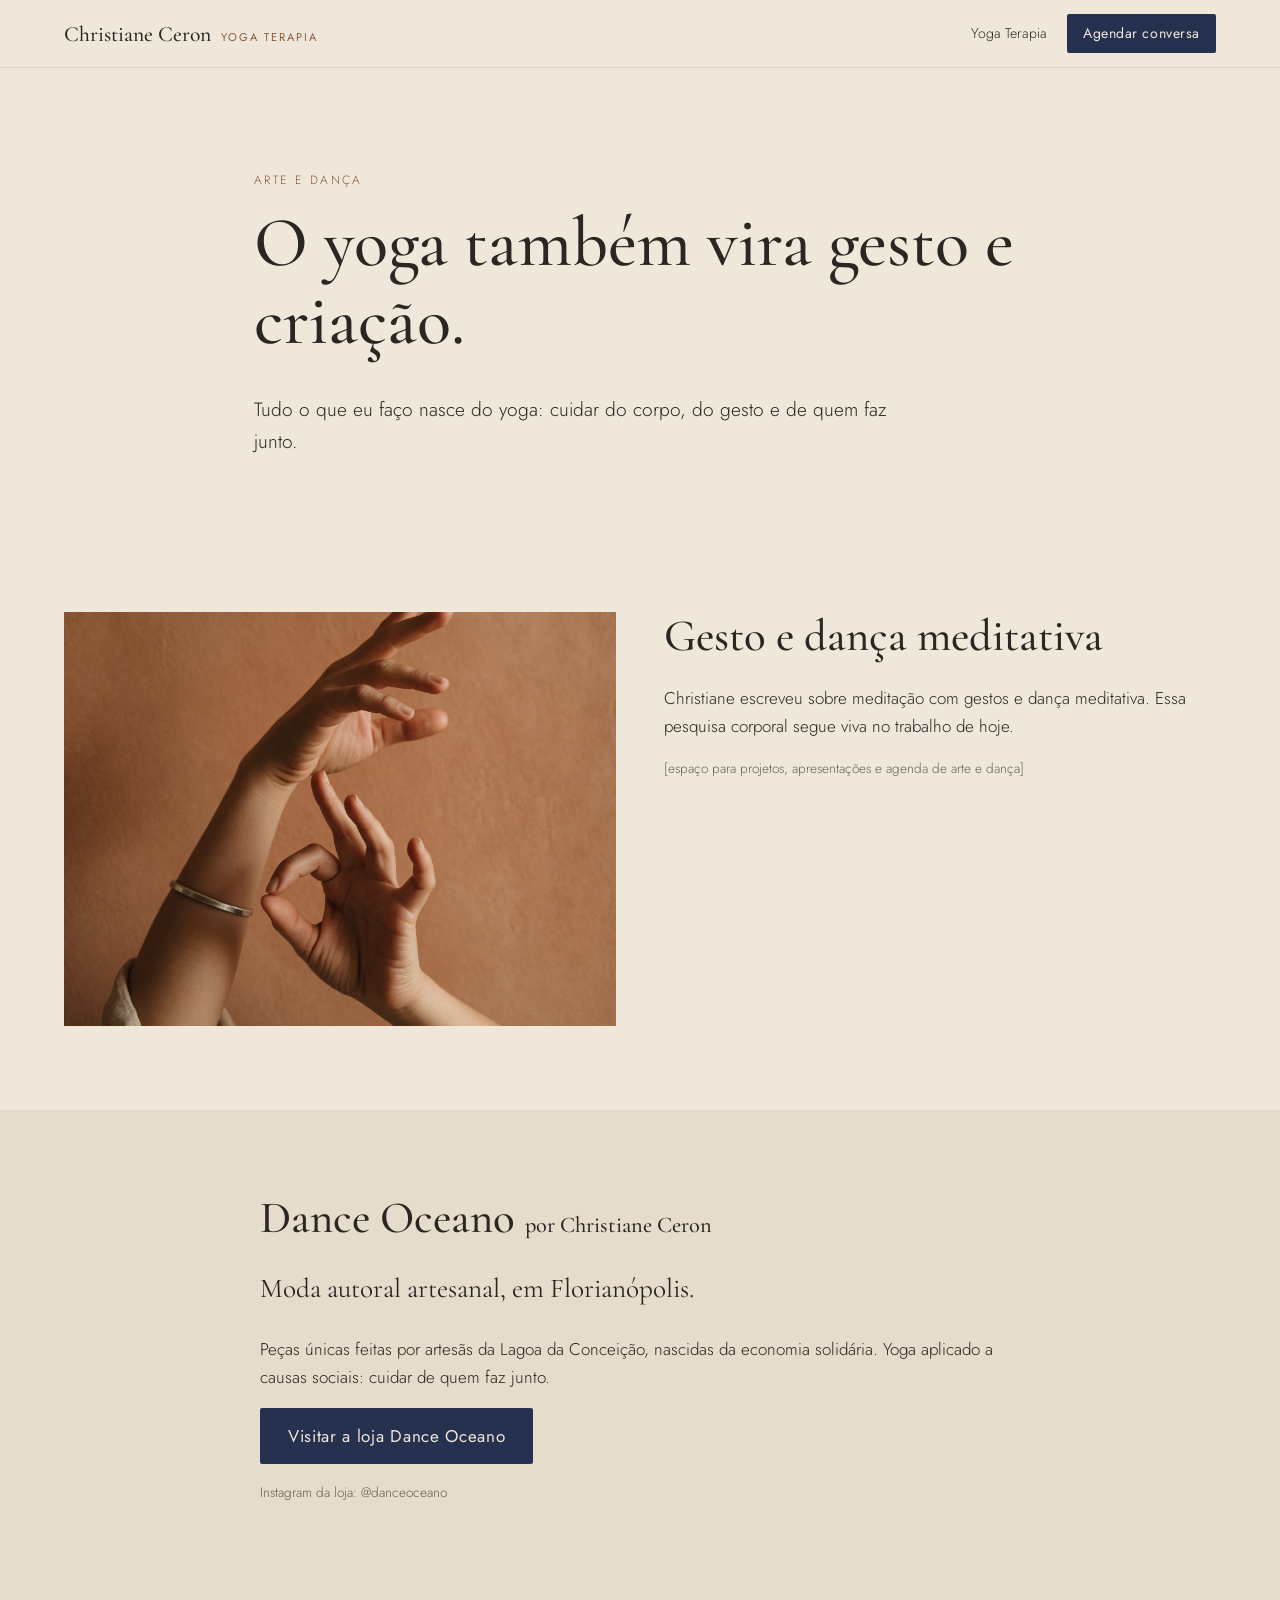
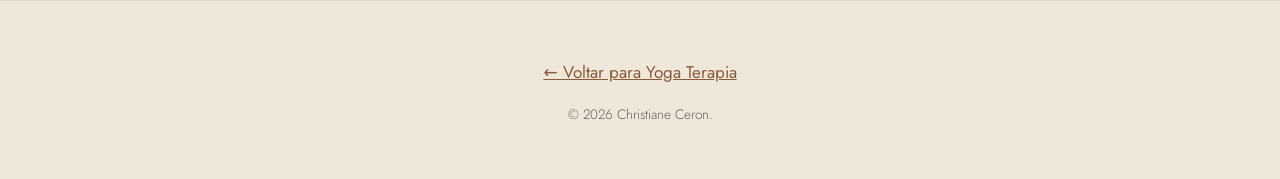
==== arte-e-danca.html @ 62a8baa7 "Site Christiane Ceron" ====
<!doctype html>
<html lang="pt-BR"><head><meta charset="utf-8"><meta name="viewport" content="width=device-width,initial-scale=1">
<title>Arte e dança · Christiane Ceron</title>
<meta name="description" content="Arte, dança meditativa e a loja Dance Oceano, por Christiane Ceron: moda autoral artesanal feita por artesãs da Lagoa da Conceição.">
<link rel="canonical" href="https://christianeceron.com.br/arte-e-danca.html">
<meta property="og:title" content="Arte e dança · Christiane Ceron"><meta property="og:type" content="website"><meta property="og:url" content="https://christianeceron.com.br/arte-e-danca.html"><meta property="og:image" content="https://christianeceron.com.br/img/maos.jpg">
<link href="https://fonts.googleapis.com/css2?family=Cormorant+Garamond:ital,wght@0,400;0,500;1,400&family=Jost:wght@300;400&display=swap" rel="stylesheet">
<link rel="stylesheet" href="style.css"></head><body>
<header class="top"><a class="brand" href="index.html">Christiane Ceron<span>Yoga Terapia</span></a><nav><a href="index.html">Yoga Terapia</a><a class="btn sm" href="index.html#contato">Agendar conversa</a></nav></header>
<main>
<section class="page-hero"><p class="eyebrow">Arte e dança</p><h1>O yoga também vira gesto e criação.</h1>
<p class="lead">Tudo o que eu faço nasce do yoga: cuidar do corpo, do gesto e de quem faz junto.</p></section>
<section class="sec"><div class="split"><img src="img/maos.jpg" alt="Mãos em gesto expressivo contra parede de argila" style="aspect-ratio:4/3;object-fit:cover;width:100%">
<div><h2>Gesto e dança meditativa</h2><p>Christiane escreveu sobre meditação com gestos e dança meditativa. Essa pesquisa corporal segue viva no trabalho de hoje.</p><p class="small">[espaço para projetos, apresentações e agenda de arte e dança]</p></div></div></section>
<section class="sec alt"><div class="narrow"><h2>Dance Oceano <small style="font-size:.5em">por Christiane Ceron</small></h2>
<p class="big">Moda autoral artesanal, em Florianópolis.</p>
<p>Peças únicas feitas por artesãs da Lagoa da Conceição, nascidas da economia solidária. Yoga aplicado a causas sociais: cuidar de quem faz junto.</p>
<p><a class="btn" href="https://danceoceanobrasil.com.br" rel="noopener">Visitar a loja Dance Oceano</a></p>
<p class="small">Instagram da loja: @danceoceano</p></div></section>
</main>
<footer><p><a class="link" href="index.html">← Voltar para Yoga Terapia</a></p><p class="small">© 2026 Christiane Ceron.</p></footer></body></html>
---- style.css ----
:root{--linho:#EFE7DA;--tinta:#2A2622;--argila:#8A5A3C;--acafrao:#C99A4B;--indigo:#26314F;--pedra:#6F8682}
*{box-sizing:border-box}html{scroll-behavior:smooth}
body{margin:0;background:var(--linho);color:var(--tinta);font:300 17px/1.65 Jost,system-ui,sans-serif}
img{max-width:100%;height:auto;display:block}
h1,h2,h3{font-family:"Cormorant Garamond",Georgia,serif;font-weight:500;line-height:1.1;margin:0 0 .5em}
h1{font-size:clamp(2.4rem,5.5vw,4.4rem)}h2{font-size:clamp(2rem,3.5vw,2.8rem)}h3{font-size:1.5rem}
a{color:inherit}
.top{position:sticky;top:0;z-index:5;display:flex;justify-content:space-between;align-items:center;gap:16px;padding:14px 5vw;background:rgba(239,231,218,.94);backdrop-filter:blur(6px);border-bottom:1px solid #2a262218}
.brand{font:500 1.35rem "Cormorant Garamond",serif;text-decoration:none}.brand span{font:400 .7rem Jost;letter-spacing:.18em;text-transform:uppercase;color:var(--argila);margin-left:10px}
nav{display:flex;gap:20px;align-items:center;font-size:.88rem}nav a{text-decoration:none}
.btn{display:inline-block;background:var(--indigo);color:var(--linho);padding:14px 28px;border-radius:2px;text-decoration:none;font-weight:400;letter-spacing:.04em}
.btn.sm{padding:8px 16px}.btn.ghost{background:none;color:var(--indigo);border:1px solid var(--indigo)}.btn.light{background:var(--linho);color:var(--indigo)}
.eyebrow{font-size:.75rem;letter-spacing:.2em;text-transform:uppercase;color:var(--argila);margin:0 0 14px}
.small{font-size:.85rem;color:#2a2622b0}.center{text-align:center}
.hero{display:grid;grid-template-columns:1fr 1fr;gap:5vw;align-items:center;padding:7vw 5vw}
.lead{font-size:1.2rem;max-width:34em}.hero-i img{border-radius:2px;aspect-ratio:4/3;object-fit:cover;width:100%}
.sec{padding:84px 5vw;max-width:1280px;margin:auto}.alt{max-width:none;background:#e6dccb}.narrow{max-width:760px;margin:auto}
.sec>h2{text-align:center;margin-bottom:1em}
.grid4{display:grid;grid-template-columns:repeat(4,1fr);gap:24px}
.grid4 img{aspect-ratio:4/3;object-fit:cover;width:100%;margin-bottom:16px}
.big{font:400 1.7rem/1.35 "Cormorant Garamond",serif}
.steps3{list-style:none;padding:0;display:grid;gap:18px;margin:32px 0}.steps3 li{border-left:2px solid var(--acafrao);padding-left:18px}.steps3 b{display:block;font:500 1.4rem "Cormorant Garamond",serif}
.steps{list-style:none;padding:0;display:grid;grid-template-columns:repeat(3,1fr);gap:32px}
.steps b{font:500 2.6rem "Cormorant Garamond",serif;color:var(--acafrao)}
.facts{padding-left:1.1em}.facts li{margin-bottom:10px}
blockquote{font:italic 400 1.7rem/1.35 "Cormorant Garamond",serif;color:var(--argila);margin:32px 0;padding-left:20px;border-left:2px solid var(--acafrao)}
.link{color:var(--argila);font-weight:400}
.prices{display:grid;grid-template-columns:1.4fr 1fr 1fr 1fr;gap:20px}
.prices article{border:1px solid #2a262230;padding:28px}.prices .main{background:var(--indigo);color:var(--linho);border:0}.prices .main .eyebrow{color:var(--acafrao)}
.price{font:500 2.6rem "Cormorant Garamond",serif;margin:0 0 10px}.price small{font-size:1rem}
details{border-bottom:1px solid #2a262230;padding:16px 0}summary{cursor:pointer;font:500 1.35rem "Cormorant Garamond",serif}
.split{display:grid;grid-template-columns:1fr 1fr;gap:48px}
.cta{max-width:none;background:var(--indigo);color:var(--linho);text-align:center}.cta h2{color:var(--linho)}
.contacts{list-style:none;padding:0}.ph{color:var(--acafrao)}
footer{padding:40px 5vw;text-align:center}
.page-hero{padding:8vw 5vw 4vw;max-width:900px;margin:auto}
@media(max-width:900px){nav a:not(.btn){display:none}.hero,.split{grid-template-columns:1fr}.grid4,.prices,.steps{grid-template-columns:1fr 1fr}.sec{padding:56px 6vw}}
@media(max-width:600px){body{font-size:16px}.grid4,.prices,.steps{grid-template-columns:1fr}.brand span{display:none}.hero{padding:40px 6vw}}
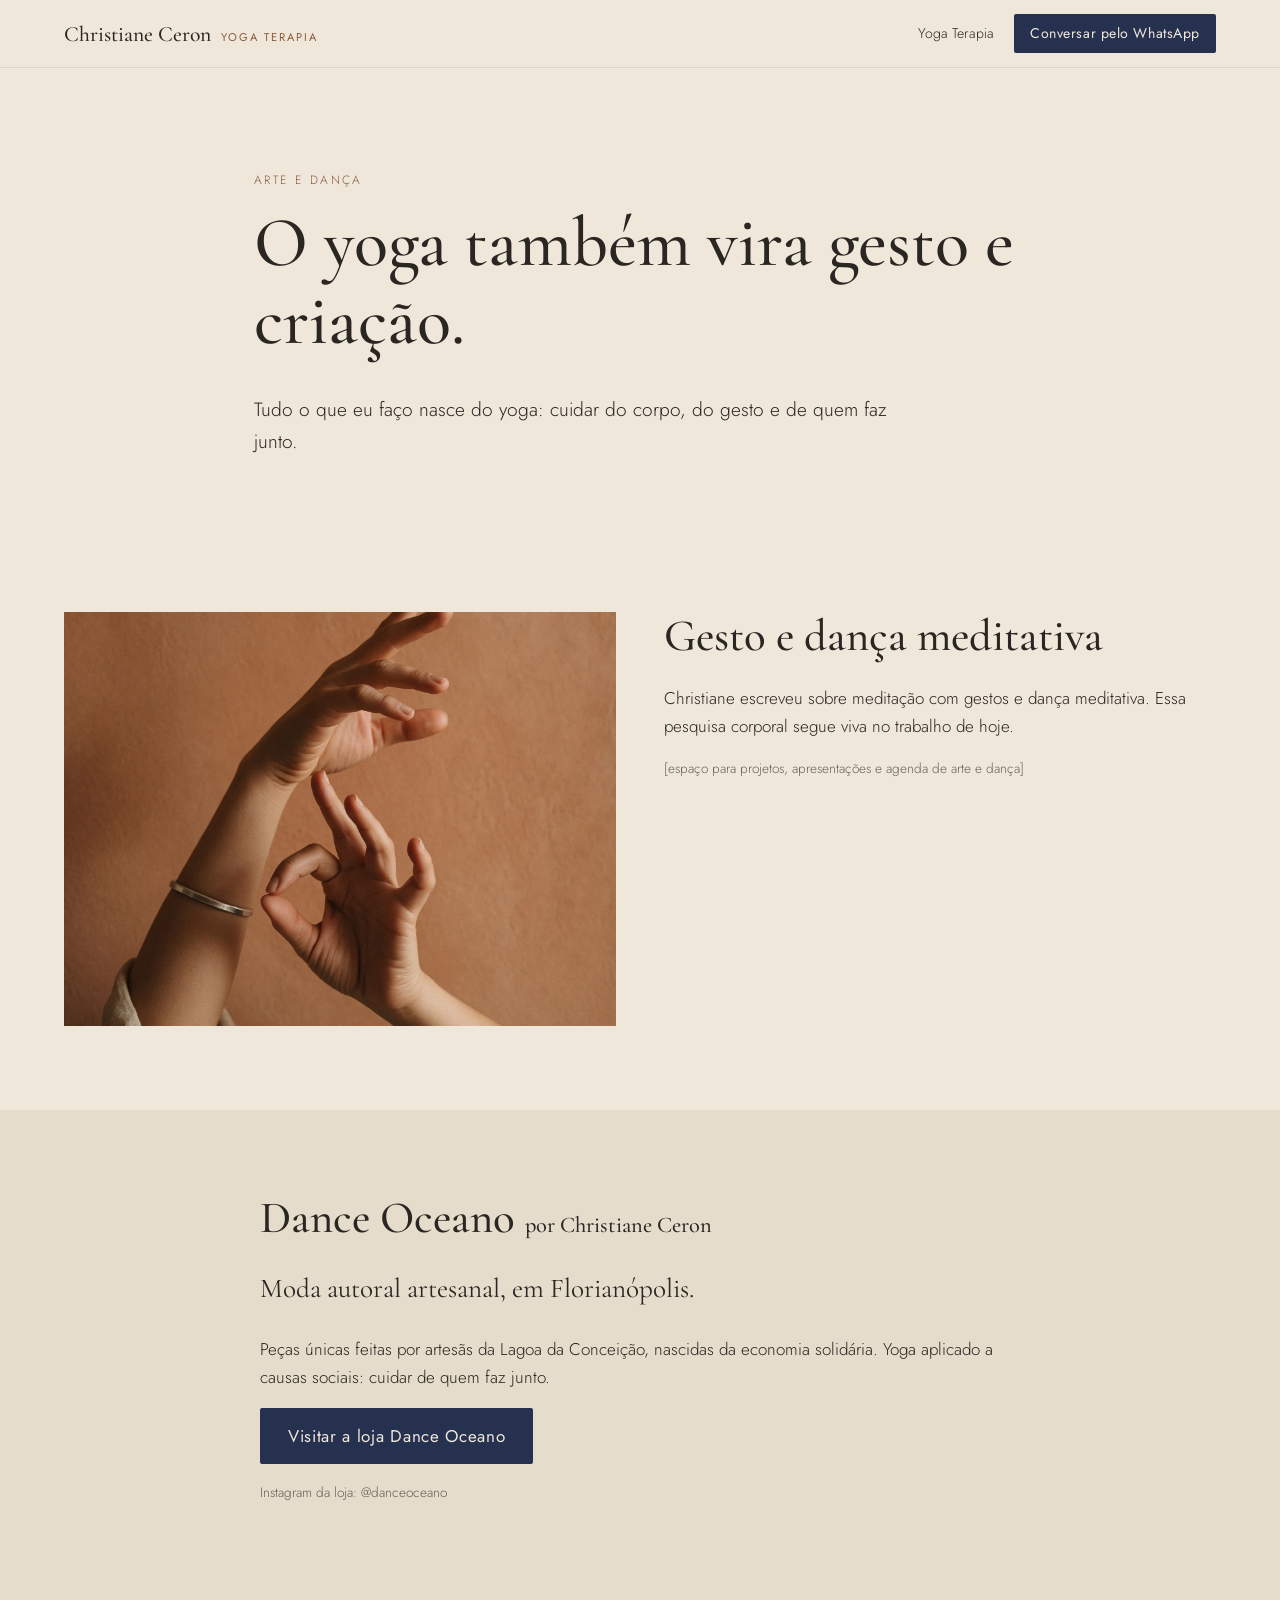
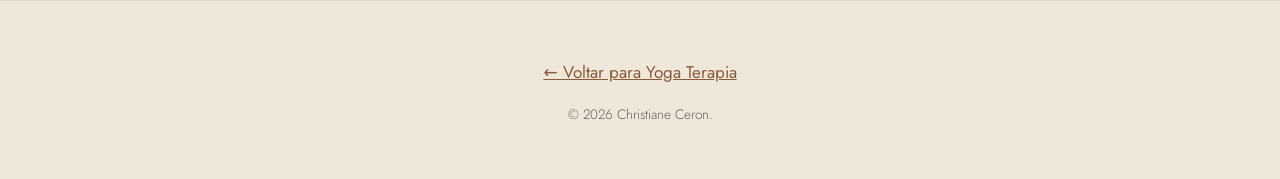
==== commit 63b0b07b: "WhatsApp CTAs, telephone JSON-LD, SEO" ====
--- a/arte-e-danca.html
+++ b/arte-e-danca.html
@@ -3,10 +3,10 @@
 <title>Arte e dança · Christiane Ceron</title>
 <meta name="description" content="Arte, dança meditativa e a loja Dance Oceano, por Christiane Ceron: moda autoral artesanal feita por artesãs da Lagoa da Conceição.">
 <link rel="canonical" href="https://christianeceron.com.br/arte-e-danca.html">
-<meta property="og:title" content="Arte e dança · Christiane Ceron"><meta property="og:type" content="website"><meta property="og:url" content="https://christianeceron.com.br/arte-e-danca.html"><meta property="og:image" content="https://christianeceron.com.br/img/maos.jpg">
+<meta property="og:locale" content="pt_BR"><meta property="og:site_name" content="Christiane Ceron · Yoga Terapia"><meta property="og:description" content="Arte, dança meditativa e a loja Dance Oceano, por Christiane Ceron."><meta name="twitter:card" content="summary_large_image"><meta name="robots" content="index,follow,max-image-preview:large"><meta property="og:title" content="Arte e dança · Christiane Ceron"><meta property="og:type" content="website"><meta property="og:url" content="https://christianeceron.com.br/arte-e-danca.html"><meta property="og:image" content="https://christianeceron.com.br/img/maos.jpg">
 <link href="https://fonts.googleapis.com/css2?family=Cormorant+Garamond:ital,wght@0,400;0,500;1,400&family=Jost:wght@300;400&display=swap" rel="stylesheet">
 <link rel="stylesheet" href="style.css"></head><body>
-<header class="top"><a class="brand" href="index.html">Christiane Ceron<span>Yoga Terapia</span></a><nav><a href="index.html">Yoga Terapia</a><a class="btn sm" href="index.html#contato">Agendar conversa</a></nav></header>
+<header class="top"><a class="brand" href="index.html">Christiane Ceron<span>Yoga Terapia</span></a><nav><a href="index.html">Yoga Terapia</a><a class="btn sm" href="https://wa.me/5511995010311?text=Ol%C3%A1%20Christiane%2C%20gostaria%20de%20agendar%20a%20conversa%20inicial" rel="noopener">Conversar pelo WhatsApp</a></nav></header>
 <main>
 <section class="page-hero"><p class="eyebrow">Arte e dança</p><h1>O yoga também vira gesto e criação.</h1>
 <p class="lead">Tudo o que eu faço nasce do yoga: cuidar do corpo, do gesto e de quem faz junto.</p></section>
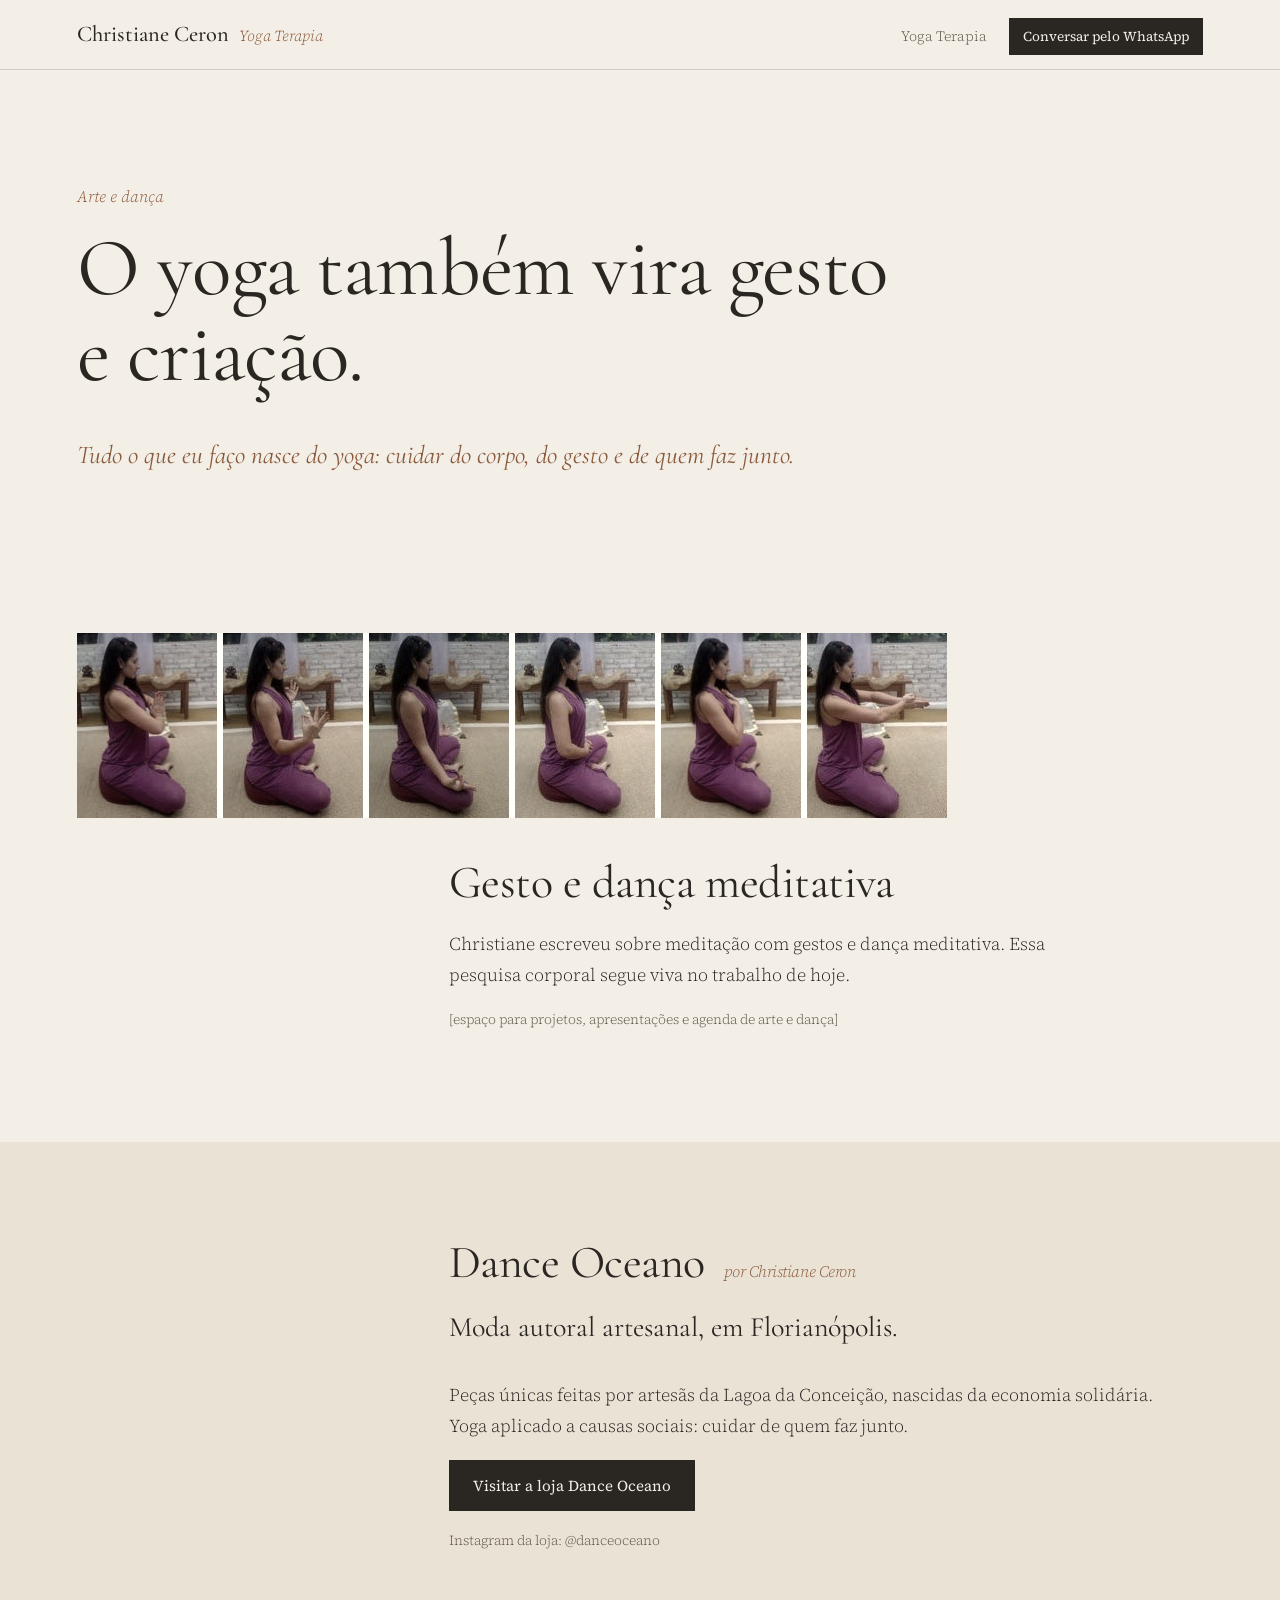
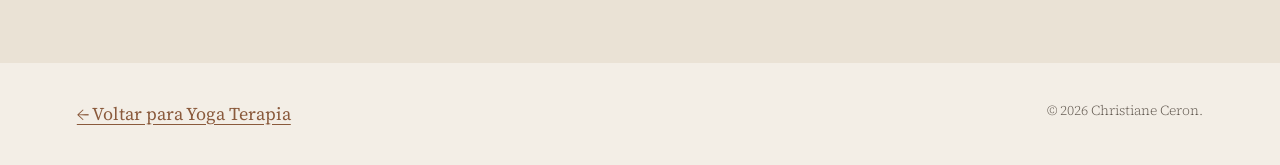
==== commit 57cd5731: "Visual editorial: layout assimétrico, fotos reais da Morada do Yoga, tipografia serifada, sem cards " ====
--- a/arte-e-danca.html
+++ b/arte-e-danca.html
@@ -4,15 +4,15 @@
 <meta name="description" content="Arte, dança meditativa e a loja Dance Oceano, por Christiane Ceron: moda autoral artesanal feita por artesãs da Lagoa da Conceição.">
 <link rel="canonical" href="https://christianeceron.com.br/arte-e-danca.html">
 <meta property="og:locale" content="pt_BR"><meta property="og:site_name" content="Christiane Ceron · Yoga Terapia"><meta property="og:description" content="Arte, dança meditativa e a loja Dance Oceano, por Christiane Ceron."><meta name="twitter:card" content="summary_large_image"><meta name="robots" content="index,follow,max-image-preview:large"><meta property="og:title" content="Arte e dança · Christiane Ceron"><meta property="og:type" content="website"><meta property="og:url" content="https://christianeceron.com.br/arte-e-danca.html"><meta property="og:image" content="https://christianeceron.com.br/img/maos.jpg">
-<link href="https://fonts.googleapis.com/css2?family=Cormorant+Garamond:ital,wght@0,400;0,500;1,400&family=Jost:wght@300;400&display=swap" rel="stylesheet">
+<link href="https://fonts.googleapis.com/css2?family=Cormorant+Garamond:ital,wght@0,400;0,500;1,400;1,500&family=Source+Serif+4:ital,opsz,wght@0,8..60,300;0,8..60,400;0,8..60,600;1,8..60,300&display=swap" rel="stylesheet">
 <link rel="stylesheet" href="style.css"></head><body>
 <header class="top"><a class="brand" href="index.html">Christiane Ceron<span>Yoga Terapia</span></a><nav><a href="index.html">Yoga Terapia</a><a class="btn sm" href="https://wa.me/5511995010311?text=Ol%C3%A1%20Christiane%2C%20gostaria%20de%20agendar%20a%20conversa%20inicial" rel="noopener">Conversar pelo WhatsApp</a></nav></header>
 <main>
 <section class="page-hero"><p class="eyebrow">Arte e dança</p><h1>O yoga também vira gesto e criação.</h1>
 <p class="lead">Tudo o que eu faço nasce do yoga: cuidar do corpo, do gesto e de quem faz junto.</p></section>
-<section class="sec"><div class="split"><img src="img/maos.jpg" alt="Mãos em gesto expressivo contra parede de argila" style="aspect-ratio:4/3;object-fit:cover;width:100%">
+<section class="sec"><div class="split arte-split"><figure class="strip"><img src="img/gestos-2010.jpg" alt="Sequência de fotos da série Meditando com os gestos, Site da Granja, 2010" width="870" height="185"></figure>
 <div><h2>Gesto e dança meditativa</h2><p>Christiane escreveu sobre meditação com gestos e dança meditativa. Essa pesquisa corporal segue viva no trabalho de hoje.</p><p class="small">[espaço para projetos, apresentações e agenda de arte e dança]</p></div></div></section>
-<section class="sec alt"><div class="narrow"><h2>Dance Oceano <small style="font-size:.5em">por Christiane Ceron</small></h2>
+<section class="sec alt"><div class="narrow"><h2>Dance Oceano <small class="by">por Christiane Ceron</small></h2>
 <p class="big">Moda autoral artesanal, em Florianópolis.</p>
 <p>Peças únicas feitas por artesãs da Lagoa da Conceição, nascidas da economia solidária. Yoga aplicado a causas sociais: cuidar de quem faz junto.</p>
 <p><a class="btn" href="https://danceoceanobrasil.com.br" rel="noopener">Visitar a loja Dance Oceano</a></p>
--- a/style.css
+++ b/style.css
@@ -1,38 +1,138 @@
-:root{--linho:#EFE7DA;--tinta:#2A2622;--argila:#8A5A3C;--acafrao:#C99A4B;--indigo:#26314F;--pedra:#6F8682}
+:root{--gx:max(6vw,calc((100% - 1280px)/2));--linho:#F3EEE6;--papel:#EAE2D5;--tinta:#2A2622;--suave:#5E554C;--argila:#8A5A3C;--acafrao:#B8893E;--indigo:#26314F;--fio:#2a262229}
 *{box-sizing:border-box}html{scroll-behavior:smooth}
-body{margin:0;background:var(--linho);color:var(--tinta);font:300 17px/1.65 Jost,system-ui,sans-serif}
+body{margin:0;background:var(--linho);color:var(--tinta);font:300 18px/1.7 "Source Serif 4",Georgia,serif;-webkit-font-smoothing:antialiased}
 img{max-width:100%;height:auto;display:block}
-h1,h2,h3{font-family:"Cormorant Garamond",Georgia,serif;font-weight:500;line-height:1.1;margin:0 0 .5em}
-h1{font-size:clamp(2.4rem,5.5vw,4.4rem)}h2{font-size:clamp(2rem,3.5vw,2.8rem)}h3{font-size:1.5rem}
+figure{margin:0}
+h1,h2,h3{font-family:"Cormorant Garamond",Georgia,serif;font-weight:500;line-height:1.05;margin:0 0 .5em;letter-spacing:-.01em}
+h1{font-size:clamp(2.7rem,6.4vw,5.6rem);font-weight:400}
+h2{font-size:clamp(2rem,3.6vw,3rem);font-weight:400}
+h3{font-size:1.45rem;line-height:1.2}
+p{margin:0 0 1em}
 a{color:inherit}
-.top{position:sticky;top:0;z-index:5;display:flex;justify-content:space-between;align-items:center;gap:16px;padding:14px 5vw;background:rgba(239,231,218,.94);backdrop-filter:blur(6px);border-bottom:1px solid #2a262218}
-.brand{font:500 1.35rem "Cormorant Garamond",serif;text-decoration:none}.brand span{font:400 .7rem Jost;letter-spacing:.18em;text-transform:uppercase;color:var(--argila);margin-left:10px}
-nav{display:flex;gap:20px;align-items:center;font-size:.88rem}nav a{text-decoration:none}
-.btn{display:inline-block;background:var(--indigo);color:var(--linho);padding:14px 28px;border-radius:2px;text-decoration:none;font-weight:400;letter-spacing:.04em}
-.btn.sm{padding:8px 16px}.btn.ghost{background:none;color:var(--indigo);border:1px solid var(--indigo)}.btn.light{background:var(--linho);color:var(--indigo)}
-.eyebrow{font-size:.75rem;letter-spacing:.2em;text-transform:uppercase;color:var(--argila);margin:0 0 14px}
-.small{font-size:.85rem;color:#2a2622b0}.center{text-align:center}
-.hero{display:grid;grid-template-columns:1fr 1fr;gap:5vw;align-items:center;padding:7vw 5vw}
-.lead{font-size:1.2rem;max-width:34em}.hero-i img{border-radius:2px;aspect-ratio:4/3;object-fit:cover;width:100%}
-.sec{padding:84px 5vw;max-width:1280px;margin:auto}.alt{max-width:none;background:#e6dccb}.narrow{max-width:760px;margin:auto}
-.sec>h2{text-align:center;margin-bottom:1em}
-.grid4{display:grid;grid-template-columns:repeat(4,1fr);gap:24px}
-.grid4 img{aspect-ratio:4/3;object-fit:cover;width:100%;margin-bottom:16px}
-.big{font:400 1.7rem/1.35 "Cormorant Garamond",serif}
-.steps3{list-style:none;padding:0;display:grid;gap:18px;margin:32px 0}.steps3 li{border-left:2px solid var(--acafrao);padding-left:18px}.steps3 b{display:block;font:500 1.4rem "Cormorant Garamond",serif}
-.steps{list-style:none;padding:0;display:grid;grid-template-columns:repeat(3,1fr);gap:32px}
-.steps b{font:500 2.6rem "Cormorant Garamond",serif;color:var(--acafrao)}
-.facts{padding-left:1.1em}.facts li{margin-bottom:10px}
-blockquote{font:italic 400 1.7rem/1.35 "Cormorant Garamond",serif;color:var(--argila);margin:32px 0;padding-left:20px;border-left:2px solid var(--acafrao)}
-.link{color:var(--argila);font-weight:400}
-.prices{display:grid;grid-template-columns:1.4fr 1fr 1fr 1fr;gap:20px}
-.prices article{border:1px solid #2a262230;padding:28px}.prices .main{background:var(--indigo);color:var(--linho);border:0}.prices .main .eyebrow{color:var(--acafrao)}
-.price{font:500 2.6rem "Cormorant Garamond",serif;margin:0 0 10px}.price small{font-size:1rem}
-details{border-bottom:1px solid #2a262230;padding:16px 0}summary{cursor:pointer;font:500 1.35rem "Cormorant Garamond",serif}
-.split{display:grid;grid-template-columns:1fr 1fr;gap:48px}
-.cta{max-width:none;background:var(--indigo);color:var(--linho);text-align:center}.cta h2{color:var(--linho)}
-.contacts{list-style:none;padding:0}.ph{color:var(--acafrao)}
-footer{padding:40px 5vw;text-align:center}
-.page-hero{padding:8vw 5vw 4vw;max-width:900px;margin:auto}
-@media(max-width:900px){nav a:not(.btn){display:none}.hero,.split{grid-template-columns:1fr}.grid4,.prices,.steps{grid-template-columns:1fr 1fr}.sec{padding:56px 6vw}}
-@media(max-width:600px){body{font-size:16px}.grid4,.prices,.steps{grid-template-columns:1fr}.brand span{display:none}.hero{padding:40px 6vw}}
+.top{position:sticky;top:0;z-index:5;display:flex;justify-content:space-between;align-items:baseline;gap:16px;padding:18px var(--gx) 14px;background:var(--linho);border-bottom:1px solid var(--fio)}
+.brand{font:500 1.4rem "Cormorant Garamond",serif;text-decoration:none}
+.brand span{font:italic 300 .95rem "Source Serif 4",serif;color:var(--argila);margin-left:10px}
+nav{display:flex;gap:22px;align-items:baseline;font-size:.88rem}
+nav a{text-decoration:none;color:var(--suave)}nav a:hover{color:var(--tinta)}
+.btn{display:inline-block;background:var(--tinta);color:var(--linho);padding:13px 24px;text-decoration:none;font-weight:400;font-size:.95rem}
+.btn:hover{background:var(--argila)}
+nav .btn.sm{padding:7px 14px;color:var(--linho);font-size:.85rem}
+.btn.ghost{background:none;color:var(--tinta);padding:13px 4px;border-bottom:1px solid var(--tinta)}
+.btn.ghost:hover{color:var(--argila);border-color:var(--argila)}
+.btn.light{background:var(--linho);color:var(--tinta)}
+.eyebrow{font:italic 300 1rem "Source Serif 4",serif;color:var(--argila);margin:0 0 18px}
+.small{font-size:.86rem;color:var(--suave)}.center{text-align:left}
+.link{color:var(--argila);font-weight:400;text-underline-offset:4px}
+
+/* hero: texto largo à esquerda, foto alta deslocada à direita */
+.hero{display:grid;grid-template-columns:7fr 5fr;gap:6vw;align-items:end;padding:9vw var(--gx) 7vw}
+.hero h1{max-width:9.5em}
+.lead{font-size:1.2rem;max-width:30em;color:var(--suave)}
+.actions{display:flex;gap:28px;align-items:center;flex-wrap:wrap;margin:32px 0 14px}
+.hero-i{margin-bottom:-11vw;position:relative;z-index:1}
+.hero-i img{aspect-ratio:4/5;object-fit:cover;width:100%;filter:saturate(.6) sepia(.12) contrast(.96)}
+
+.sec{padding:96px var(--gx);max-width:none;margin:0}
+.alt{max-width:none;background:var(--papel)}
+.inner{max-width:none}
+.narrow{max-width:720px}
+/* colunas editoriais: título à esquerda, conteúdo à direita */
+.cols{display:grid;grid-template-columns:4fr 8fr;gap:5vw}
+.col-h h2{position:sticky;top:110px}
+.col-b{max-width:760px}
+
+.people{display:grid;grid-template-columns:1fr 1fr;column-gap:56px}
+.people article{border-top:1px solid var(--fio);padding:22px 0 30px}
+.people article:nth-child(even){transform:translateY(48px)}
+.people p{color:var(--suave);margin:0}
+
+.big{font:400 1.75rem/1.35 "Cormorant Garamond",serif;margin-bottom:1.2em}
+.steps3{list-style:none;padding:0;margin:36px 0}
+.steps3 li{display:grid;grid-template-columns:10em 1fr;gap:20px;padding:16px 0;border-top:1px solid var(--fio)}
+.steps3 b{font:italic 500 1.35rem "Cormorant Garamond",serif;font-weight:500}
+
+.steps{list-style:none;padding:0;margin:0}
+.steps li{display:grid;grid-template-columns:4rem 1fr;gap:12px;padding:22px 0;border-top:1px solid var(--fio);max-width:720px}
+.steps li:nth-child(2){margin-left:6%}.steps li:nth-child(3){margin-left:12%}
+.steps b{font:400 2.6rem/1 "Cormorant Garamond",serif;color:var(--acafrao)}
+.steps p{margin:0;color:var(--suave)}
+
+.band{max-width:none;margin:0}
+.band img{width:100%;height:46vh;min-height:260px;object-fit:cover;filter:saturate(.55) sepia(.15) contrast(.95)}
+
+.about{display:grid;grid-template-columns:5fr 7fr;gap:6vw;align-items:start}
+.about-i{margin-top:-160px}
+.about-i img{aspect-ratio:3/4;object-fit:cover;width:100%;filter:saturate(.6) sepia(.12)}
+.facts{padding-left:1.1em;color:var(--suave)}.facts li{margin-bottom:10px}
+blockquote{font:italic 400 1.9rem/1.3 "Cormorant Garamond",serif;color:var(--argila);margin:40px 0 32px -4vw;max-width:22em}
+
+.prices article{display:grid;grid-template-columns:1fr auto;gap:24px;align-items:baseline;border-top:1px solid var(--fio);padding:22px 0}
+.prices article p{margin:0;color:var(--suave)}
+.prices .eyebrow{font:500 1.35rem "Cormorant Garamond",serif;font-style:normal;color:var(--tinta);margin:0 0 4px}
+.prices .main{padding:30px 0 34px;border-top:2px solid var(--tinta)}
+.prices .main .eyebrow{font-size:1.9rem}
+.prices .main .btn{margin-top:20px}
+.price{font:400 2rem/1 "Cormorant Garamond",serif;color:var(--tinta)!important;white-space:nowrap}
+.prices .main .price{font-size:2.8rem}
+.price small{font-size:1rem;color:var(--suave)}
+.prices+.small{border-top:1px solid var(--fio);padding-top:16px}
+
+details{border-top:1px solid var(--fio);padding:16px 0}
+details:last-child{border-bottom:1px solid var(--fio)}
+summary{cursor:pointer;font:500 1.35rem "Cormorant Garamond",serif;list-style:none}
+summary::-webkit-details-marker{display:none}
+summary::after{content:"+";float:right;color:var(--argila);font-weight:400}
+details[open] summary::after{content:"–"}
+details p{color:var(--suave);margin:10px 0 4px}
+
+.arte{display:grid;grid-template-columns:5fr 4fr;gap:6vw;padding-top:72px;background:linear-gradient(var(--fio),var(--fio)) var(--gx) 0/calc(100% - 2*var(--gx)) 1px no-repeat}
+.arte>div:last-child{padding-top:64px}
+.split{display:grid;grid-template-columns:1fr 1fr;gap:56px}
+
+.cta{background:var(--tinta);color:var(--linho);padding:96px var(--gx)}
+.cta-in{display:grid;grid-template-columns:7fr 5fr;gap:6vw;align-items:end}
+.cta h2{color:var(--linho);font-size:clamp(2.4rem,4.6vw,4rem);max-width:8em}
+.cta .btn.light:hover{background:var(--acafrao);color:var(--tinta)}
+.contacts{list-style:none;padding:0;margin:0}
+.contacts li{border-top:1px solid #f3eee633;padding:12px 0}
+.contacts b{font-weight:400}
+.contacts a{text-underline-offset:4px}
+footer{padding:36px var(--gx);display:flex;justify-content:space-between;gap:24px;flex-wrap:wrap}
+footer p{margin:0}
+
+/* arte e dança */
+.page-hero{padding:9vw var(--gx) 3vw}
+.page-hero h1{max-width:10em}
+.page-hero .lead{font:italic 400 1.6rem/1.35 "Cormorant Garamond",serif;color:var(--argila)}
+.arte-split{grid-template-columns:1fr;gap:40px}
+.arte-split>div{max-width:640px;margin-left:33%}
+.strip img{width:100%;max-width:870px;image-rendering:auto;filter:saturate(.5) sepia(.15)}
+.by{font:italic 300 1rem "Source Serif 4",serif;color:var(--argila);margin-left:8px}
+.alt .narrow{margin-left:33%;margin-right:auto}
+
+@media(max-width:900px){
+ nav a:not(.btn){display:none}
+ .hero,.cols,.about,.arte,.cta-in{grid-template-columns:1fr}
+ .hero{padding:56px 6vw 40px;gap:40px}
+ .hero-i{margin:0 -6vw 0 12vw}
+ .hero-i img{aspect-ratio:4/3}
+ .col-h h2{position:static}
+ .about-i{margin:0 12vw 0 -6vw}
+ .about-i img{aspect-ratio:4/3}
+ blockquote{margin-left:0}
+ .sec{padding:64px var(--gx)}
+ .arte>div:last-child{padding-top:0}
+ .arte-split>div,.alt .narrow{margin-left:0}
+}
+@media(max-width:600px){
+ body{font-size:17px}
+ .brand span{display:none}
+ .people{grid-template-columns:1fr}
+ .people article:nth-child(even){transform:none}
+ .steps li:nth-child(n){margin-left:0}
+ .steps3 li{grid-template-columns:1fr;gap:4px}
+ .prices article{grid-template-columns:1fr;gap:8px}
+ .band img{height:32vh}
+ .strip{overflow-x:auto}.strip img{min-width:640px}
+}
+@media(max-width:600px){.top{padding:14px 6vw 12px;align-items:center}.brand{font-size:1.2rem;white-space:nowrap}nav .btn.sm{white-space:nowrap;padding:7px 10px;font-size:.78rem}}
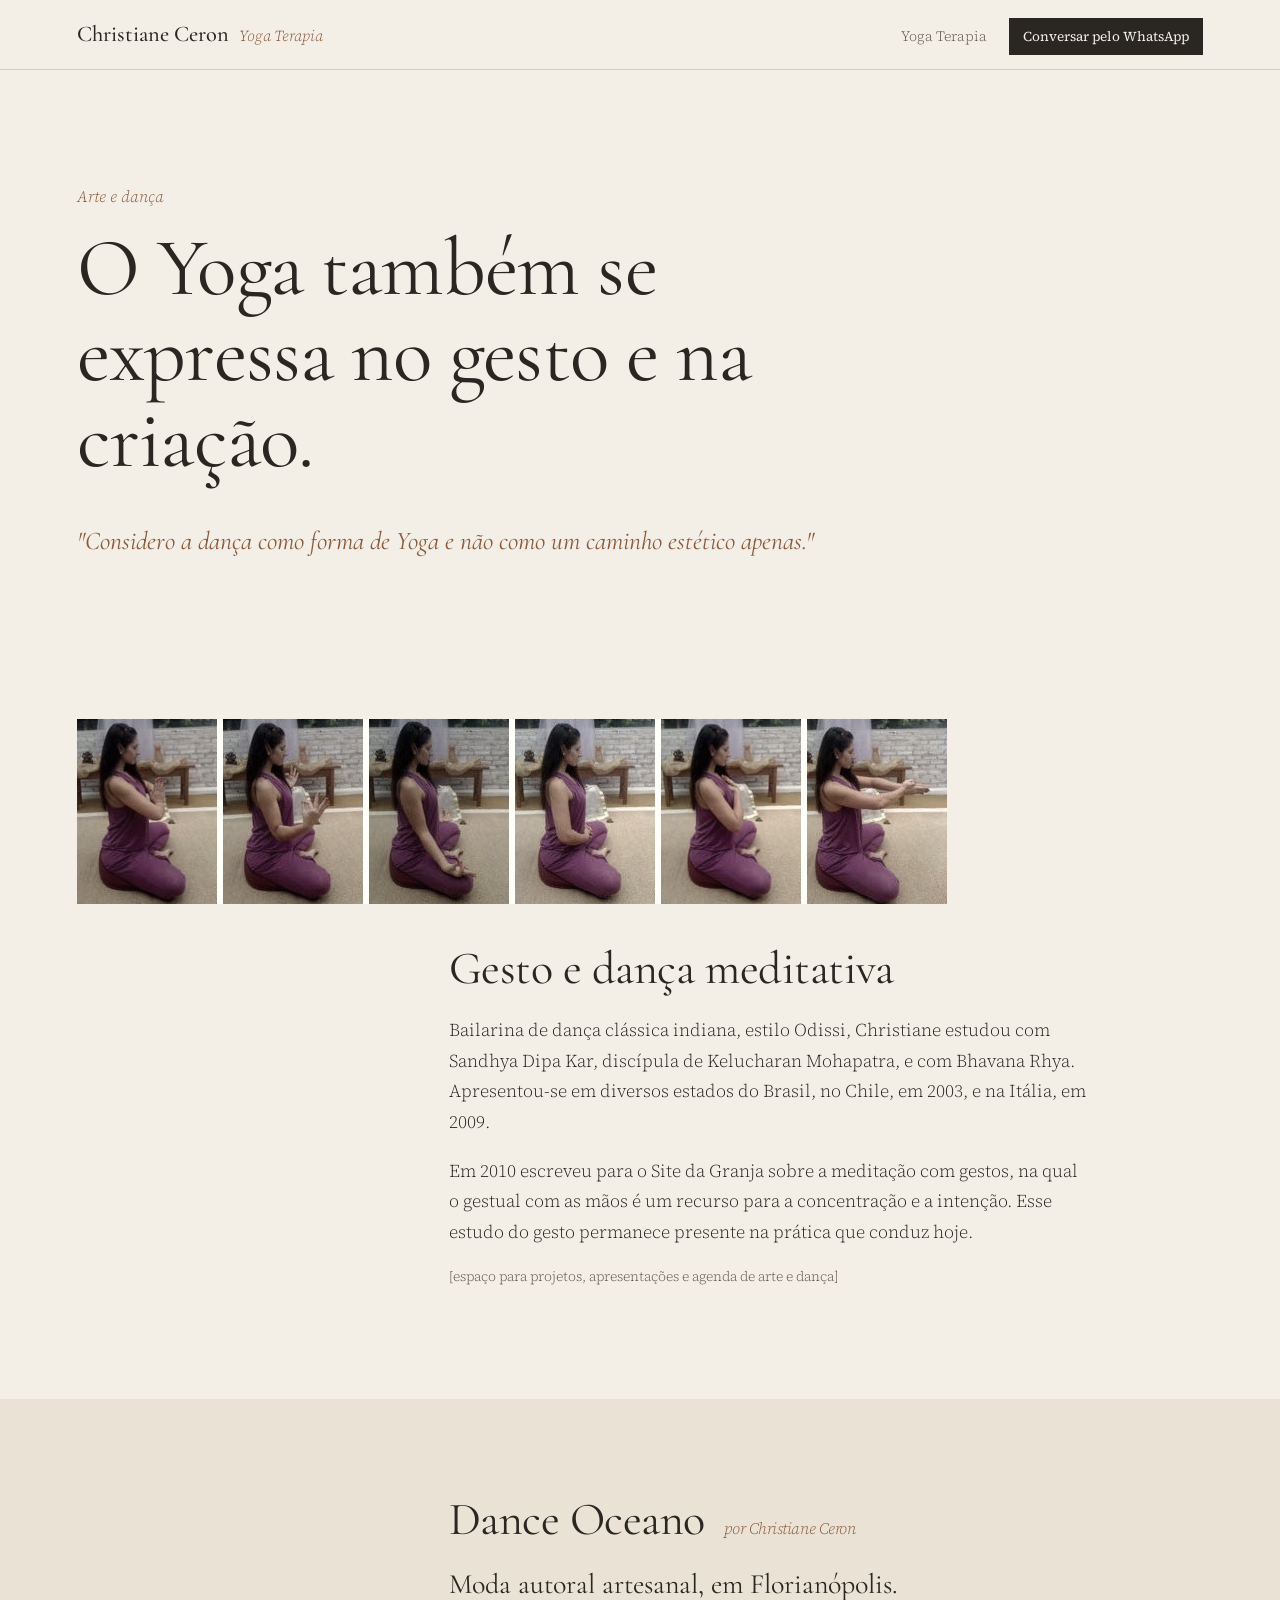
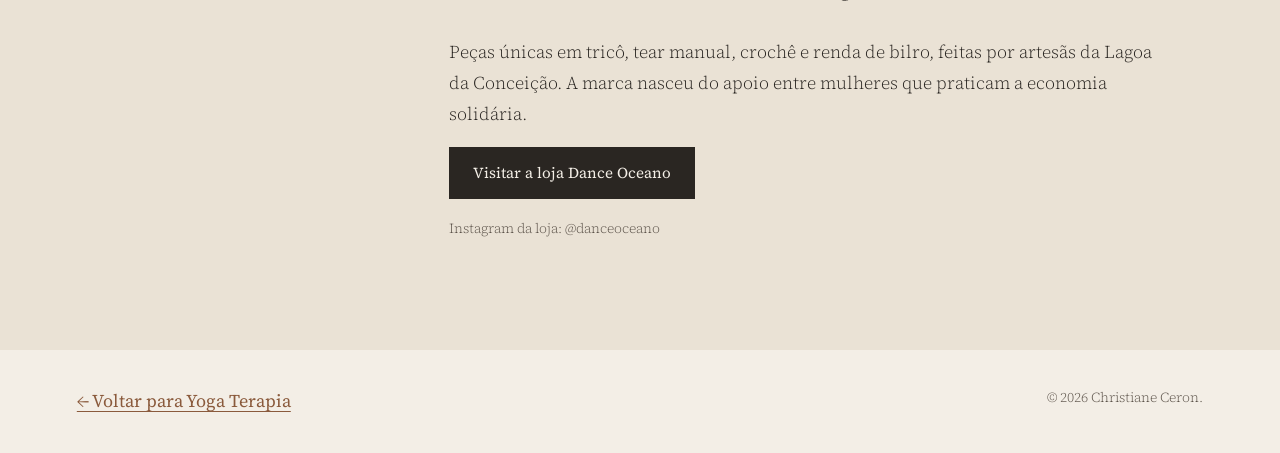
==== commit 7154af11: "Textos revisados: tom formal na voz da Christiane, atendimento individualizado, fatos com fonte; FAQ" ====
--- a/arte-e-danca.html
+++ b/arte-e-danca.html
@@ -1,20 +1,20 @@
 <!doctype html>
 <html lang="pt-BR"><head><meta charset="utf-8"><meta name="viewport" content="width=device-width,initial-scale=1">
 <title>Arte e dança · Christiane Ceron</title>
-<meta name="description" content="Arte, dança meditativa e a loja Dance Oceano, por Christiane Ceron: moda autoral artesanal feita por artesãs da Lagoa da Conceição.">
+<meta name="description" content="Arte, dança clássica indiana e meditação com gestos, e a Dance Oceano, por Christiane Ceron: moda autoral artesanal feita por artesãs da Lagoa da Conceição.">
 <link rel="canonical" href="https://christianeceron.com.br/arte-e-danca.html">
 <meta property="og:locale" content="pt_BR"><meta property="og:site_name" content="Christiane Ceron · Yoga Terapia"><meta property="og:description" content="Arte, dança meditativa e a loja Dance Oceano, por Christiane Ceron."><meta name="twitter:card" content="summary_large_image"><meta name="robots" content="index,follow,max-image-preview:large"><meta property="og:title" content="Arte e dança · Christiane Ceron"><meta property="og:type" content="website"><meta property="og:url" content="https://christianeceron.com.br/arte-e-danca.html"><meta property="og:image" content="https://christianeceron.com.br/img/maos.jpg">
 <link href="https://fonts.googleapis.com/css2?family=Cormorant+Garamond:ital,wght@0,400;0,500;1,400;1,500&family=Source+Serif+4:ital,opsz,wght@0,8..60,300;0,8..60,400;0,8..60,600;1,8..60,300&display=swap" rel="stylesheet">
 <link rel="stylesheet" href="style.css"></head><body>
 <header class="top"><a class="brand" href="index.html">Christiane Ceron<span>Yoga Terapia</span></a><nav><a href="index.html">Yoga Terapia</a><a class="btn sm" href="https://wa.me/5511995010311?text=Ol%C3%A1%20Christiane%2C%20gostaria%20de%20agendar%20a%20conversa%20inicial" rel="noopener">Conversar pelo WhatsApp</a></nav></header>
 <main>
-<section class="page-hero"><p class="eyebrow">Arte e dança</p><h1>O yoga também vira gesto e criação.</h1>
-<p class="lead">Tudo o que eu faço nasce do yoga: cuidar do corpo, do gesto e de quem faz junto.</p></section>
+<section class="page-hero"><p class="eyebrow">Arte e dança</p><h1>O Yoga também se expressa no gesto e na criação.</h1>
+<p class="lead">"Considero a dança como forma de Yoga e não como um caminho estético apenas."</p></section>
 <section class="sec"><div class="split arte-split"><figure class="strip"><img src="img/gestos-2010.jpg" alt="Sequência de fotos da série Meditando com os gestos, Site da Granja, 2010" width="870" height="185"></figure>
-<div><h2>Gesto e dança meditativa</h2><p>Christiane escreveu sobre meditação com gestos e dança meditativa. Essa pesquisa corporal segue viva no trabalho de hoje.</p><p class="small">[espaço para projetos, apresentações e agenda de arte e dança]</p></div></div></section>
+<div><h2>Gesto e dança meditativa</h2><p>Bailarina de dança clássica indiana, estilo Odissi, Christiane estudou com Sandhya Dipa Kar, discípula de Kelucharan Mohapatra, e com Bhavana Rhya. Apresentou-se em diversos estados do Brasil, no Chile, em 2003, e na Itália, em 2009.</p><p>Em 2010 escreveu para o Site da Granja sobre a meditação com gestos, na qual o gestual com as mãos é um recurso para a concentração e a intenção. Esse estudo do gesto permanece presente na prática que conduz hoje.</p><p class="small">[espaço para projetos, apresentações e agenda de arte e dança]</p></div></div></section>
 <section class="sec alt"><div class="narrow"><h2>Dance Oceano <small class="by">por Christiane Ceron</small></h2>
 <p class="big">Moda autoral artesanal, em Florianópolis.</p>
-<p>Peças únicas feitas por artesãs da Lagoa da Conceição, nascidas da economia solidária. Yoga aplicado a causas sociais: cuidar de quem faz junto.</p>
+<p>Peças únicas em tricô, tear manual, crochê e renda de bilro, feitas por artesãs da Lagoa da Conceição. A marca nasceu do apoio entre mulheres que praticam a economia solidária.</p>
 <p><a class="btn" href="https://danceoceanobrasil.com.br" rel="noopener">Visitar a loja Dance Oceano</a></p>
 <p class="small">Instagram da loja: @danceoceano</p></div></section>
 </main>
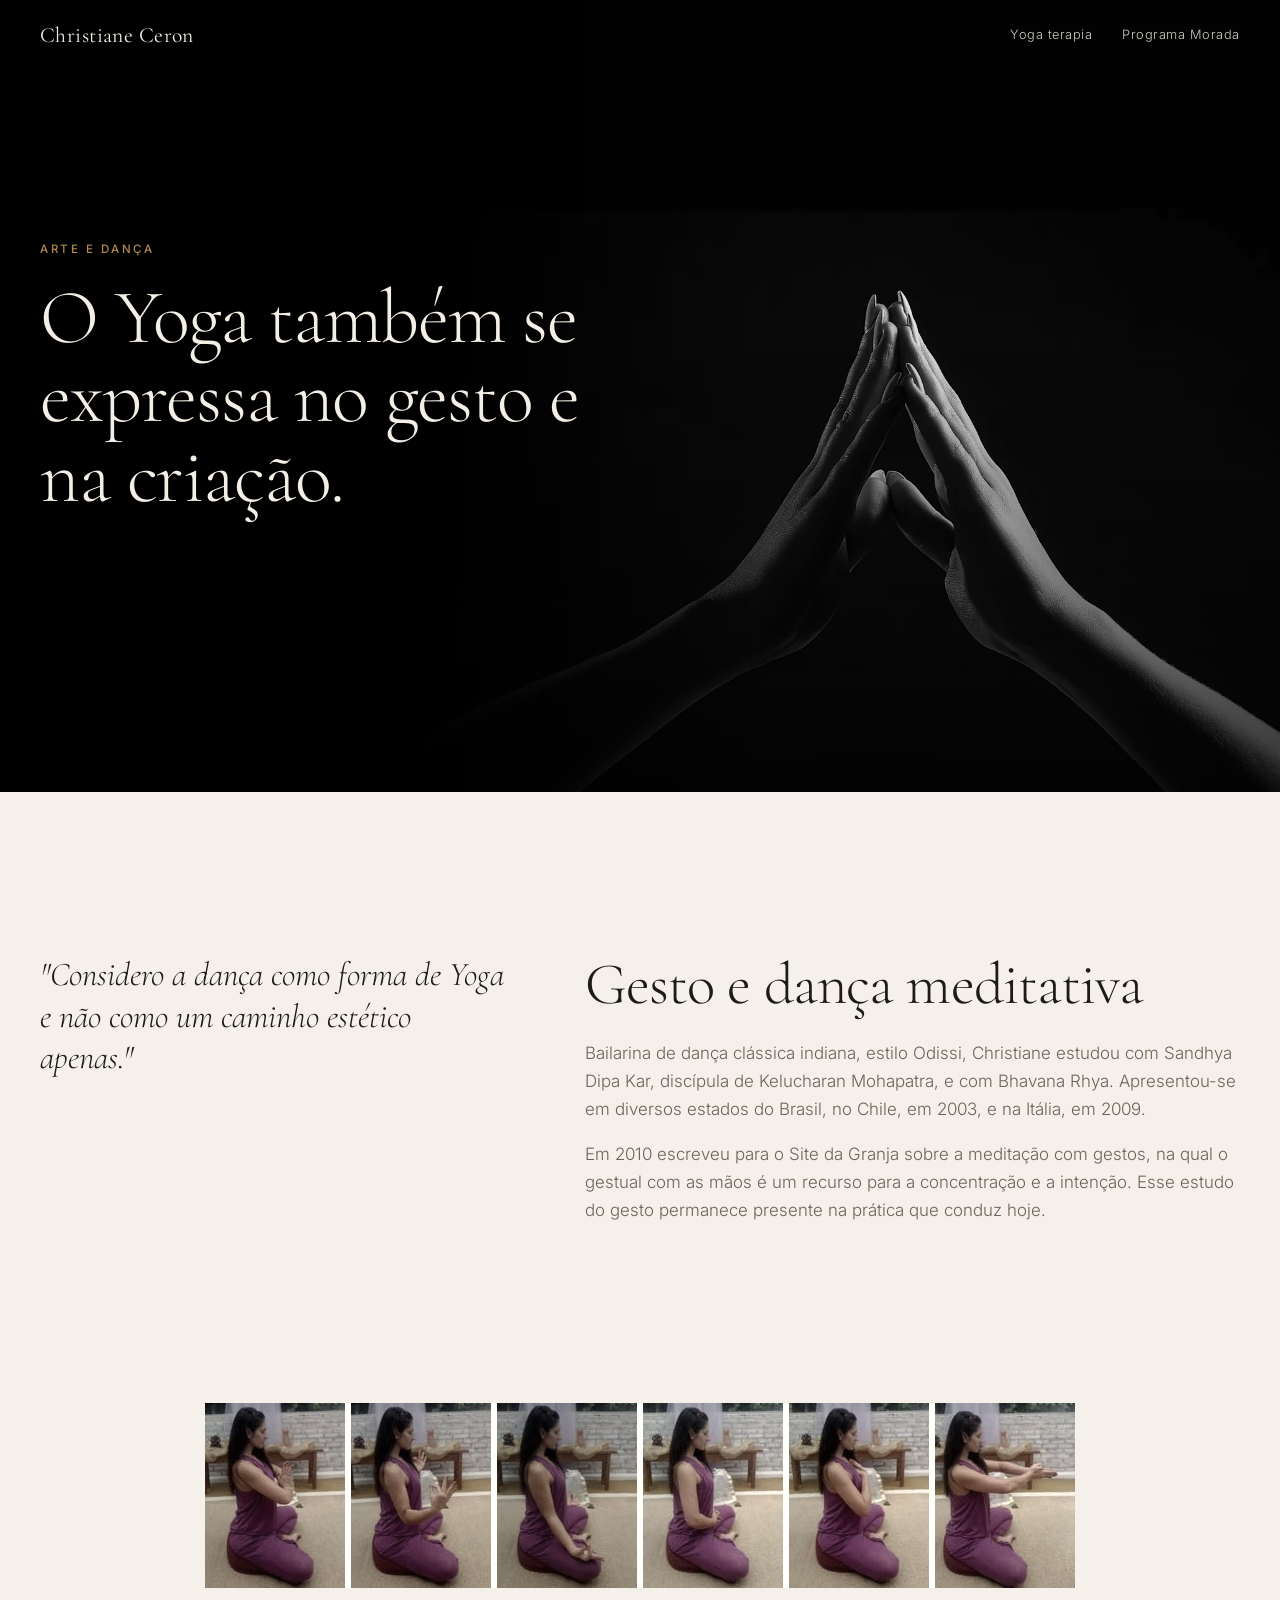
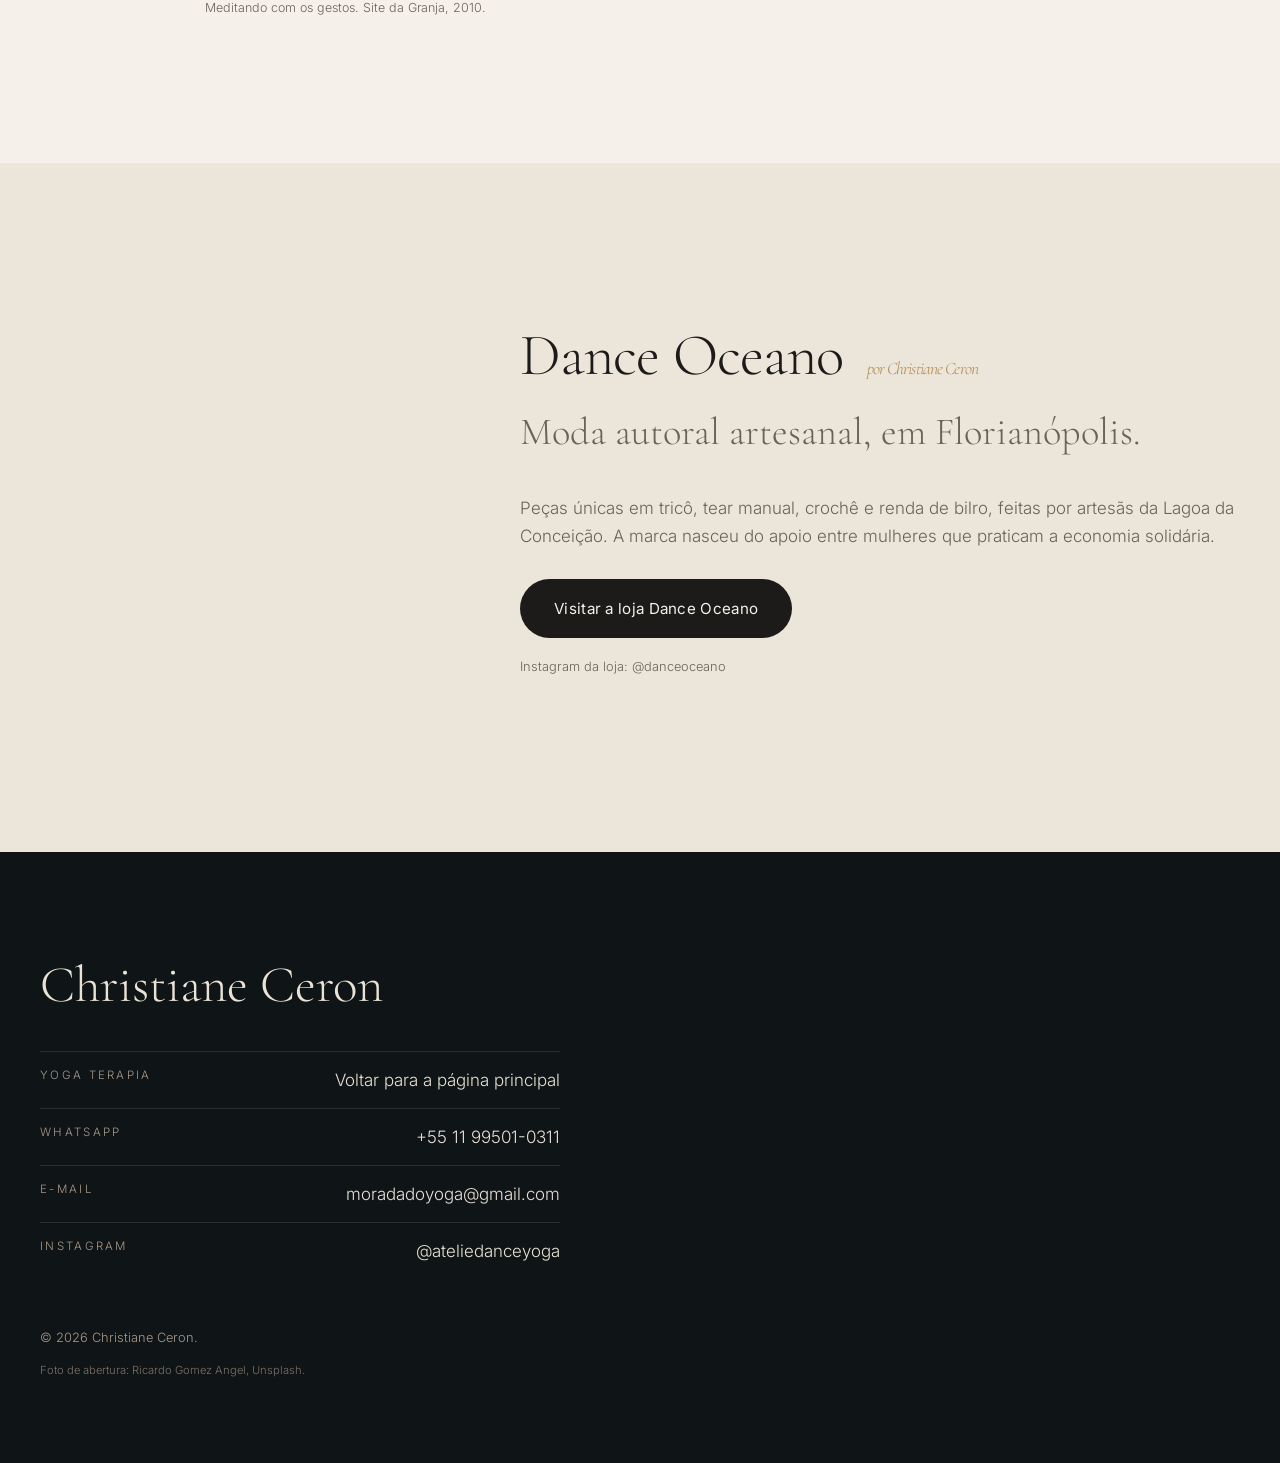
==== commit f5e3587f: "Redesign: hero full-bleed, revelação progressiva, fotos conceituais Unsplash (webp/srcset), um único" ====
--- a/arte-e-danca.html
+++ b/arte-e-danca.html
@@ -4,18 +4,27 @@
 <meta name="description" content="Arte, dança clássica indiana e meditação com gestos, e a Dance Oceano, por Christiane Ceron: moda autoral artesanal feita por artesãs da Lagoa da Conceição.">
 <link rel="canonical" href="https://christianeceron.com.br/arte-e-danca.html">
 <meta property="og:locale" content="pt_BR"><meta property="og:site_name" content="Christiane Ceron · Yoga Terapia"><meta property="og:description" content="Arte, dança meditativa e a loja Dance Oceano, por Christiane Ceron."><meta name="twitter:card" content="summary_large_image"><meta name="robots" content="index,follow,max-image-preview:large"><meta property="og:title" content="Arte e dança · Christiane Ceron"><meta property="og:type" content="website"><meta property="og:url" content="https://christianeceron.com.br/arte-e-danca.html"><meta property="og:image" content="https://christianeceron.com.br/img/maos.jpg">
-<link href="https://fonts.googleapis.com/css2?family=Cormorant+Garamond:ital,wght@0,400;0,500;1,400;1,500&family=Source+Serif+4:ital,opsz,wght@0,8..60,300;0,8..60,400;0,8..60,600;1,8..60,300&display=swap" rel="stylesheet">
-<link rel="stylesheet" href="style.css"></head><body>
-<header class="top"><a class="brand" href="index.html">Christiane Ceron<span>Yoga Terapia</span></a><nav><a href="index.html">Yoga Terapia</a><a class="btn sm" href="https://wa.me/5511995010311?text=Ol%C3%A1%20Christiane%2C%20gostaria%20de%20agendar%20a%20conversa%20inicial" rel="noopener">Conversar pelo WhatsApp</a></nav></header>
+<link href="https://fonts.googleapis.com/css2?family=Cormorant+Garamond:ital,wght@0,300;0,400;0,500;1,300;1,400&family=Inter:wght@300;400;500&display=swap" rel="stylesheet">
+<link rel="stylesheet" href="style.css"><script>document.documentElement.classList.add("js")</script></head><body>
+<header class="top"><a class="brand" href="index.html">Christiane Ceron</a><nav><a href="index.html">Yoga terapia</a><a href="index.html#programa">Programa Morada</a></nav></header>
 <main>
-<section class="page-hero"><p class="eyebrow">Arte e dança</p><h1>O Yoga também se expressa no gesto e na criação.</h1>
-<p class="lead">"Considero a dança como forma de Yoga e não como um caminho estético apenas."</p></section>
-<section class="sec"><div class="split arte-split"><figure class="strip"><img src="img/gestos-2010.jpg" alt="Sequência de fotos da série Meditando com os gestos, Site da Granja, 2010" width="870" height="185"></figure>
-<div><h2>Gesto e dança meditativa</h2><p>Bailarina de dança clássica indiana, estilo Odissi, Christiane estudou com Sandhya Dipa Kar, discípula de Kelucharan Mohapatra, e com Bhavana Rhya. Apresentou-se em diversos estados do Brasil, no Chile, em 2003, e na Itália, em 2009.</p><p>Em 2010 escreveu para o Site da Granja sobre a meditação com gestos, na qual o gestual com as mãos é um recurso para a concentração e a intenção. Esse estudo do gesto permanece presente na prática que conduz hoje.</p><p class="small">[espaço para projetos, apresentações e agenda de arte e dança]</p></div></div></section>
-<section class="sec alt"><div class="narrow"><h2>Dance Oceano <small class="by">por Christiane Ceron</small></h2>
+<section class="a-hero">
+ <img src="img/v2/maos-1200.webp" srcset="img/v2/maos-700.webp 700w, img/v2/maos-1200.webp 1200w, img/v2/maos-2000.webp 2000w" sizes="100vw" alt="Mãos unidas em gesto, em preto e branco" width="1200" height="764" fetchpriority="high">
+ <div class="hero-t"><p class="eyebrow">Arte e dança</p><h1>O Yoga também se expressa no gesto e na criação.</h1></div>
+</section>
+<section class="page">
+ <p class="lead rv">"Considero a dança como forma de Yoga e não como um caminho estético apenas."</p>
+ <div class="page-b rv"><h2>Gesto e dança meditativa</h2><p>Bailarina de dança clássica indiana, estilo Odissi, Christiane estudou com Sandhya Dipa Kar, discípula de Kelucharan Mohapatra, e com Bhavana Rhya. Apresentou-se em diversos estados do Brasil, no Chile, em 2003, e na Itália, em 2009.</p><p>Em 2010 escreveu para o Site da Granja sobre a meditação com gestos, na qual o gestual com as mãos é um recurso para a concentração e a intenção. Esse estudo do gesto permanece presente na prática que conduz hoje.</p><p class="small is-hidden">[espaço para projetos, apresentações e agenda de arte e dança]</p></div>
+</section>
+<figure class="strip rv"><img src="img/v2/gestos-870.webp" alt="Sequência de fotos da série Meditando com os gestos, Site da Granja, 2010" width="870" height="185" loading="lazy"><figcaption>Meditando com os gestos. Site da Granja, 2010.</figcaption></figure>
+<section class="oceano"><div class="oceano-in rv"><h2>Dance Oceano <small class="by">por Christiane Ceron</small></h2>
 <p class="big">Moda autoral artesanal, em Florianópolis.</p>
 <p>Peças únicas em tricô, tear manual, crochê e renda de bilro, feitas por artesãs da Lagoa da Conceição. A marca nasceu do apoio entre mulheres que praticam a economia solidária.</p>
 <p><a class="btn" href="https://danceoceanobrasil.com.br" rel="noopener">Visitar a loja Dance Oceano</a></p>
 <p class="small">Instagram da loja: @danceoceano</p></div></section>
 </main>
-<footer><p><a class="link" href="index.html">← Voltar para Yoga Terapia</a></p><p class="small">© 2026 Christiane Ceron.</p></footer></body></html>
+<footer class="foot foot-s"><div class="foot-t"><p class="brand-f">Christiane Ceron</p>
+<ul class="contacts"><li><span>Yoga terapia</span><a href="index.html">Voltar para a página principal</a></li><li><span>WhatsApp</span><a href="https://wa.me/5511995010311?text=Ol%C3%A1%20Christiane%2C%20gostaria%20de%20agendar%20a%20conversa%20inicial" rel="noopener">+55 11 99501-0311</a></li><li><span>E-mail</span><a href="mailto:moradadoyoga@gmail.com">moradadoyoga@gmail.com</a></li><li><span>Instagram</span><a href="https://www.instagram.com/ateliedanceyoga/" target="_blank" rel="noopener">@ateliedanceyoga</a></li></ul>
+<p class="small">© 2026 Christiane Ceron.</p><p class="credits">Foto de abertura: Ricardo Gomez Angel, Unsplash.</p></div></footer>
+<script src="site.js" defer></script>
+</body></html>
--- a/style.css
+++ b/style.css
@@ -1,138 +1,179 @@
-:root{--gx:max(6vw,calc((100% - 1280px)/2));--linho:#F3EEE6;--papel:#EAE2D5;--tinta:#2A2622;--suave:#5E554C;--argila:#8A5A3C;--acafrao:#B8893E;--indigo:#26314F;--fio:#2a262229}
+:root{--bg:#F5F1EA;--bg2:#ECE5DA;--ink:#1D1B19;--soft:#6B635A;--line:#1d1b1924;--gold:#B08A4E;--night:#0F1416;--gx:max(24px,calc((100% - 1200px)/2));
+--serif:"Cormorant Garamond",Georgia,serif;--sans:Inter,-apple-system,BlinkMacSystemFont,"Segoe UI",system-ui,sans-serif}
 *{box-sizing:border-box}html{scroll-behavior:smooth}
-body{margin:0;background:var(--linho);color:var(--tinta);font:300 18px/1.7 "Source Serif 4",Georgia,serif;-webkit-font-smoothing:antialiased}
-img{max-width:100%;height:auto;display:block}
-figure{margin:0}
-h1,h2,h3{font-family:"Cormorant Garamond",Georgia,serif;font-weight:500;line-height:1.05;margin:0 0 .5em;letter-spacing:-.01em}
-h1{font-size:clamp(2.7rem,6.4vw,5.6rem);font-weight:400}
-h2{font-size:clamp(2rem,3.6vw,3rem);font-weight:400}
-h3{font-size:1.45rem;line-height:1.2}
-p{margin:0 0 1em}
-a{color:inherit}
-.top{position:sticky;top:0;z-index:5;display:flex;justify-content:space-between;align-items:baseline;gap:16px;padding:18px var(--gx) 14px;background:var(--linho);border-bottom:1px solid var(--fio)}
-.brand{font:500 1.4rem "Cormorant Garamond",serif;text-decoration:none}
-.brand span{font:italic 300 .95rem "Source Serif 4",serif;color:var(--argila);margin-left:10px}
-nav{display:flex;gap:22px;align-items:baseline;font-size:.88rem}
-nav a{text-decoration:none;color:var(--suave)}nav a:hover{color:var(--tinta)}
-.btn{display:inline-block;background:var(--tinta);color:var(--linho);padding:13px 24px;text-decoration:none;font-weight:400;font-size:.95rem}
-.btn:hover{background:var(--argila)}
-nav .btn.sm{padding:7px 14px;color:var(--linho);font-size:.85rem}
-.btn.ghost{background:none;color:var(--tinta);padding:13px 4px;border-bottom:1px solid var(--tinta)}
-.btn.ghost:hover{color:var(--argila);border-color:var(--argila)}
-.btn.light{background:var(--linho);color:var(--tinta)}
-.eyebrow{font:italic 300 1rem "Source Serif 4",serif;color:var(--argila);margin:0 0 18px}
-.small{font-size:.86rem;color:var(--suave)}.center{text-align:left}
-.link{color:var(--argila);font-weight:400;text-underline-offset:4px}
+body{margin:0;background:var(--bg);color:var(--ink);font:300 17px/1.65 var(--sans);-webkit-font-smoothing:antialiased;text-rendering:optimizeLegibility}
+img{max-width:100%;height:auto;display:block}figure{margin:0}
+h1,h2,h3{font-family:var(--serif);font-weight:300;line-height:1.04;letter-spacing:-.015em;margin:0 0 .4em}
+h2{font-size:clamp(2.2rem,4.6vw,4rem)}
+h3{font-size:1.7rem;font-weight:400}
+p{margin:0 0 1em}a{color:inherit}
+.eyebrow{font:500 .72rem/1 var(--sans);letter-spacing:.22em;text-transform:uppercase;color:var(--gold);margin:0 0 22px}
+.small{font-size:.8rem;color:var(--soft)}
+.link{font-size:.92rem;font-weight:400;text-decoration:none;border-bottom:1px solid currentColor;padding-bottom:2px}
+.link::after{content:" ›"}
 
-/* hero: texto largo à esquerda, foto alta deslocada à direita */
-.hero{display:grid;grid-template-columns:7fr 5fr;gap:6vw;align-items:end;padding:9vw var(--gx) 7vw}
-.hero h1{max-width:9.5em}
-.lead{font-size:1.2rem;max-width:30em;color:var(--suave)}
-.actions{display:flex;gap:28px;align-items:center;flex-wrap:wrap;margin:32px 0 14px}
-.hero-i{margin-bottom:-11vw;position:relative;z-index:1}
-.hero-i img{aspect-ratio:4/5;object-fit:cover;width:100%;filter:saturate(.6) sepia(.12) contrast(.96)}
+/* header: transparente sobre o hero, sólido depois */
+.top{position:fixed;inset:0 0 auto 0;z-index:10;display:flex;justify-content:space-between;align-items:center;padding:22px var(--gx);color:#f3eee6;transition:background .4s,color .4s,padding .4s}
+.top.solid{background:rgba(245,241,234,.86);-webkit-backdrop-filter:saturate(1.4) blur(14px);backdrop-filter:saturate(1.4) blur(14px);color:var(--ink);padding:14px var(--gx);border-bottom:1px solid var(--line)}
+.brand{font:400 1.35rem var(--serif);letter-spacing:.02em;text-decoration:none}
+nav{display:flex;gap:30px;font-size:.8rem;letter-spacing:.04em}
+nav a{text-decoration:none;opacity:.85}nav a:hover{opacity:1}
 
-.sec{padding:96px var(--gx);max-width:none;margin:0}
-.alt{max-width:none;background:var(--papel)}
-.inner{max-width:none}
-.narrow{max-width:720px}
-/* colunas editoriais: título à esquerda, conteúdo à direita */
-.cols{display:grid;grid-template-columns:4fr 8fr;gap:5vw}
-.col-h h2{position:sticky;top:110px}
-.col-b{max-width:760px}
+/* hero full-bleed */
+.hero{position:relative;height:100vh;height:100svh;min-height:560px;background:var(--night);color:#f3eee6;overflow:hidden}
+.hero picture,.hero img{position:absolute;inset:0;width:100%;height:100%}
+.hero::after{content:"";position:absolute;inset:auto 0 0 0;height:55%;background:linear-gradient(transparent,rgba(10,13,14,.75));pointer-events:none}
+.hero-t,.cue{z-index:2}
+.hero img{object-fit:cover;object-position:30% 50%;animation:breathe 22s ease-in-out infinite alternate}
+@keyframes breathe{from{transform:scale(1.02)}to{transform:scale(1.09)}}
+.hero-t{position:absolute;left:52%;right:var(--gx);top:50%;transform:translateY(-50%);animation:rise 1.6s .2s cubic-bezier(.2,.7,.2,1) both}
+.hero h1{font-size:clamp(3rem,6.6vw,6.4rem);margin-bottom:.25em}
+.hero-sub{font:italic 300 clamp(1.3rem,2vw,1.8rem)/1.3 var(--serif);color:#d9cfbf;margin:0}
+.hero .eyebrow{color:#c8a46a}
+.cue{position:absolute;left:50%;bottom:28px;transform:translateX(-50%);color:#f3eee6;opacity:.6;text-decoration:none;font-size:1.2rem;animation:float 2.4s ease-in-out infinite}
+@keyframes rise{from{opacity:0;transform:translateY(calc(-50% + 30px))}to{opacity:1;transform:translateY(-50%)}}
+@keyframes float{50%{transform:translate(-50%,6px)}}
 
-.people{display:grid;grid-template-columns:1fr 1fr;column-gap:56px}
-.people article{border-top:1px solid var(--fio);padding:22px 0 30px}
-.people article:nth-child(even){transform:translateY(48px)}
-.people p{color:var(--suave);margin:0}
+/* statement */
+.statement{padding:22vh var(--gx) 18vh;text-align:center}
+.statement p:first-child{font:300 clamp(2.2rem,5.4vw,4.8rem)/1.08 var(--serif);letter-spacing:-.02em;margin:0 auto .9em;max-width:16em}
+.statement .sub{max-width:34em;margin:0 auto;color:var(--soft);font-size:1.06rem}
 
-.big{font:400 1.75rem/1.35 "Cormorant Garamond",serif;margin-bottom:1.2em}
-.steps3{list-style:none;padding:0;margin:36px 0}
-.steps3 li{display:grid;grid-template-columns:10em 1fr;gap:20px;padding:16px 0;border-top:1px solid var(--fio)}
-.steps3 b{font:italic 500 1.35rem "Cormorant Garamond",serif;font-weight:500}
+/* method */
+.method{display:grid;grid-template-columns:7fr 5fr;gap:6vw;align-items:center;padding:0 var(--gx) 18vh 0}
+.method-i img{width:100%;aspect-ratio:4/3.4;object-fit:cover}
+.method ol{list-style:none;padding:0;margin:28px 0 0}
+.method li{padding:22px 0;border-top:1px solid var(--line)}
+.method li span{display:block;font:400 1.6rem var(--serif);margin-bottom:6px}
+.method li p{margin:0;color:var(--soft);font-size:.98rem}
 
-.steps{list-style:none;padding:0;margin:0}
-.steps li{display:grid;grid-template-columns:4rem 1fr;gap:12px;padding:22px 0;border-top:1px solid var(--fio);max-width:720px}
-.steps li:nth-child(2){margin-left:6%}.steps li:nth-child(3){margin-left:12%}
-.steps b{font:400 2.6rem/1 "Cormorant Garamond",serif;color:var(--acafrao)}
-.steps p{margin:0;color:var(--suave)}
+/* quote full-bleed */
+.quote{position:relative;background:#000;color:#f3eee6;min-height:92vh;display:grid;place-items:center;overflow:hidden}
+.quote img{position:absolute;inset:0;width:100%;height:100%;object-fit:cover;object-position:50% 100%;opacity:.75}
+.quote::after{content:"";position:absolute;inset:0;background:linear-gradient(#000 0%,rgba(0,0,0,.55) 45%,rgba(0,0,0,0) 80%)}
+.quote blockquote{z-index:1;align-self:start;margin-top:18vh!important}
+.quote blockquote{position:relative;margin:0;padding:0 var(--gx);text-align:center;max-width:1100px}
+.quote p{font:italic 300 clamp(2rem,4.8vw,4.2rem)/1.12 var(--serif);margin:0 0 .6em}
+.quote cite{font:500 .72rem var(--sans);letter-spacing:.22em;text-transform:uppercase;font-style:normal;color:#c8a46a}
 
-.band{max-width:none;margin:0}
-.band img{width:100%;height:46vh;min-height:260px;object-fit:cover;filter:saturate(.55) sepia(.15) contrast(.95)}
+/* who */
+.who{display:grid;grid-template-columns:7fr 5fr;gap:6vw;align-items:center;padding:20vh var(--gx)}
+.who ul{list-style:none;padding:0;margin:36px 0 0}
+.who li{font:400 clamp(1.25rem,1.8vw,1.55rem)/1.35 var(--serif);padding:20px 0;border-top:1px solid var(--line)}
+.who-i img{width:100%;aspect-ratio:3/4;object-fit:cover}
 
-.about{display:grid;grid-template-columns:5fr 7fr;gap:6vw;align-items:start}
-.about-i{margin-top:-160px}
-.about-i img{aspect-ratio:3/4;object-fit:cover;width:100%;filter:saturate(.6) sepia(.12)}
-.facts{padding-left:1.1em;color:var(--suave)}.facts li{margin-bottom:10px}
-blockquote{font:italic 400 1.9rem/1.3 "Cormorant Garamond",serif;color:var(--argila);margin:40px 0 32px -4vw;max-width:22em}
+/* about */
+.about{background:var(--bg2);padding:18vh var(--gx);display:grid;grid-template-columns:1fr 1fr;gap:5vw 6vw}
+.about-h{grid-column:1/-1;max-width:900px}
+.about-h h2{font-size:clamp(2rem,4vw,3.4rem)}
+.timeline{list-style:none;padding:0;margin:0;align-self:start}
+.timeline li{display:grid;grid-template-columns:5.5rem 1fr;gap:16px;padding:18px 0;border-top:1px solid var(--line)}
+.timeline b{font:400 1.7rem/1 var(--serif);color:var(--gold)}
+.timeline p{margin:0;color:var(--soft);font-size:.96rem}
+.about-i img{width:100%;aspect-ratio:3/2;object-fit:cover;filter:saturate(.55) sepia(.12) contrast(.97)}
+.about-i figcaption{font-size:.78rem;color:var(--soft);margin-top:10px}
 
-.prices article{display:grid;grid-template-columns:1fr auto;gap:24px;align-items:baseline;border-top:1px solid var(--fio);padding:22px 0}
-.prices article p{margin:0;color:var(--suave)}
-.prices .eyebrow{font:500 1.35rem "Cormorant Garamond",serif;font-style:normal;color:var(--tinta);margin:0 0 4px}
-.prices .main{padding:30px 0 34px;border-top:2px solid var(--tinta)}
-.prices .main .eyebrow{font-size:1.9rem}
-.prices .main .btn{margin-top:20px}
-.price{font:400 2rem/1 "Cormorant Garamond",serif;color:var(--tinta)!important;white-space:nowrap}
-.prices .main .price{font-size:2.8rem}
-.price small{font-size:1rem;color:var(--suave)}
-.prices+.small{border-top:1px solid var(--fio);padding-top:16px}
+/* program: o produto */
+.program{position:relative;padding:20vh var(--gx);display:grid;place-items:center;overflow:hidden;background:#e8dfcf}
+.program-bg{position:absolute;inset:0;width:100%;height:100%;object-fit:cover;filter:saturate(.35) sepia(.25) brightness(1.04)}
+.program-card{position:relative;background:rgba(250,247,242,.94);box-shadow:0 30px 80px -40px rgba(60,40,20,.35);padding:clamp(32px,5vw,64px);max-width:680px;width:100%;text-align:center}
+.program-card h2{font-size:clamp(1.9rem,3.4vw,2.8rem)}
+.price{font:300 clamp(3rem,6vw,4.6rem)/1 var(--serif);margin:.3em 0 .15em}
+.price small{font:400 .9rem var(--sans);color:var(--soft)}
+.note{color:var(--soft);font-size:.92rem}
+.steps{list-style:none;padding:0;margin:34px 0;text-align:left}
+.steps li{display:grid;grid-template-columns:2rem 1fr auto;gap:14px;align-items:baseline;padding:16px 0;border-top:1px solid var(--line)}
+.steps li:last-child{border-bottom:1px solid var(--line)}
+.steps span{font:400 1.2rem var(--serif);color:var(--gold)}
+.steps b{display:block;font-weight:500;font-size:.95rem}
+.steps small{display:block;color:var(--soft);font-size:.84rem;line-height:1.5}
+.steps em{font:400 1.15rem var(--serif);font-style:normal;white-space:nowrap}
+.btn{display:inline-block;background:var(--ink);color:#f5f1ea;text-decoration:none;padding:17px 34px;border-radius:999px;font-weight:400;font-size:.95rem;letter-spacing:.02em;transition:background .3s,transform .3s}
+.btn:hover{background:#3a332c;transform:translateY(-1px)}
+.fine{font-size:.78rem;color:var(--soft);margin:22px 0 0}
 
-details{border-top:1px solid var(--fio);padding:16px 0}
-details:last-child{border-bottom:1px solid var(--fio)}
-summary{cursor:pointer;font:500 1.35rem "Cormorant Garamond",serif;list-style:none}
+/* faq */
+.faq{padding:18vh var(--gx) 12vh;display:grid;grid-template-columns:5fr 7fr;gap:6vw}
+details{border-top:1px solid var(--line);padding:18px 0}
+details:last-child{border-bottom:1px solid var(--line)}
+summary{cursor:pointer;list-style:none;font:400 1.3rem var(--serif);display:flex;justify-content:space-between;gap:20px}
 summary::-webkit-details-marker{display:none}
-summary::after{content:"+";float:right;color:var(--argila);font-weight:400}
-details[open] summary::after{content:"–"}
-details p{color:var(--suave);margin:10px 0 4px}
+summary::after{content:"+";color:var(--gold);font-family:var(--sans);font-weight:300}
+details[open] summary::after{content:"−"}
+details p{color:var(--soft);margin:10px 0 0;font-size:.95rem}
 
-.arte{display:grid;grid-template-columns:5fr 4fr;gap:6vw;padding-top:72px;background:linear-gradient(var(--fio),var(--fio)) var(--gx) 0/calc(100% - 2*var(--gx)) 1px no-repeat}
-.arte>div:last-child{padding-top:64px}
-.split{display:grid;grid-template-columns:1fr 1fr;gap:56px}
+/* arte */
+.arte{padding:8vh var(--gx) 16vh}
+.arte figure img{width:100%;max-width:870px;filter:saturate(.5) sepia(.15)}
+.arte-t{display:grid;grid-template-columns:1fr 1fr;gap:6vw;margin-top:40px;max-width:870px}
+.arte-t p{color:var(--soft);font-size:.95rem}
 
-.cta{background:var(--tinta);color:var(--linho);padding:96px var(--gx)}
-.cta-in{display:grid;grid-template-columns:7fr 5fr;gap:6vw;align-items:end}
-.cta h2{color:var(--linho);font-size:clamp(2.4rem,4.6vw,4rem);max-width:8em}
-.cta .btn.light:hover{background:var(--acafrao);color:var(--tinta)}
-.contacts{list-style:none;padding:0;margin:0}
-.contacts li{border-top:1px solid #f3eee633;padding:12px 0}
-.contacts b{font-weight:400}
-.contacts a{text-underline-offset:4px}
-footer{padding:36px var(--gx);display:flex;justify-content:space-between;gap:24px;flex-wrap:wrap}
-footer p{margin:0}
+/* footer */
+.foot{background:var(--night);color:#e9e2d6;display:grid;grid-template-columns:4fr 8fr}
+.foot-i img{width:100%;height:100%;object-fit:cover;min-height:420px;filter:brightness(.8)}
+.foot-t{padding:12vh var(--gx) 8vh 6vw}
+.brand-f{font:300 clamp(2.4rem,4vw,3.6rem)/1 var(--serif);margin-bottom:40px}
+.contacts{list-style:none;padding:0;margin:0 0 48px;max-width:520px}
+.contacts li{display:flex;justify-content:space-between;gap:20px;padding:14px 0;border-top:1px solid #e9e2d61f}
+.contacts span{font-size:.72rem;letter-spacing:.2em;text-transform:uppercase;color:#a8998a}
+.contacts a{text-decoration:none}.contacts a:hover{text-decoration:underline}
+.foot .small{color:#a8998a}
+.credits{font-size:.7rem;color:#7d7266}
+
+/* revelação progressiva */
+.js .rv{opacity:0;transform:translateY(28px);transition:opacity 1.1s cubic-bezier(.2,.7,.2,1),transform 1.1s cubic-bezier(.2,.7,.2,1)}
+.js .rv.in{opacity:1;transform:none}
+.js li.rv:nth-child(2){transition-delay:.08s}.js li.rv:nth-child(3){transition-delay:.16s}.js li.rv:nth-child(4){transition-delay:.24s}
+@media (prefers-reduced-motion:reduce){.js .rv{opacity:1;transform:none;transition:none}.hero img,.hero-t,.cue{animation:none}}
 
 /* arte e dança */
-.page-hero{padding:9vw var(--gx) 3vw}
-.page-hero h1{max-width:10em}
-.page-hero .lead{font:italic 400 1.6rem/1.35 "Cormorant Garamond",serif;color:var(--argila)}
-.arte-split{grid-template-columns:1fr;gap:40px}
-.arte-split>div{max-width:640px;margin-left:33%}
-.strip img{width:100%;max-width:870px;image-rendering:auto;filter:saturate(.5) sepia(.15)}
-.by{font:italic 300 1rem "Source Serif 4",serif;color:var(--argila);margin-left:8px}
-.alt .narrow{margin-left:33%;margin-right:auto}
+.a-hero{position:relative;height:88vh;height:88svh;min-height:520px;background:var(--night);color:#f3eee6;overflow:hidden}
+.a-hero img{position:absolute;inset:0;width:100%;height:100%;object-fit:cover;opacity:.8}
+.a-hero .hero-t{left:var(--gx);right:auto;max-width:760px}
+.a-hero h1{font-size:clamp(2.8rem,6vw,5.6rem)}
+.page{padding:18vh var(--gx);display:grid;grid-template-columns:5fr 7fr;gap:6vw}
+.page .lead{font:italic 300 clamp(1.6rem,2.6vw,2.3rem)/1.25 var(--serif);margin:0}
+.page-b p{color:var(--soft)}
+.strip{padding:0 var(--gx)}
+.strip img{width:100%;max-width:870px;margin:0 auto;filter:saturate(.5) sepia(.15)}
+.strip figcaption{font-size:.78rem;color:var(--soft);margin:10px auto 0;max-width:870px}
+.by{font:italic 300 1.1rem var(--serif);color:var(--gold);margin-left:10px}
+.oceano{background:var(--bg2);padding:18vh var(--gx);margin-top:16vh}
+.oceano-in{max-width:720px;margin-left:auto}
+.oceano .big{font:300 clamp(1.8rem,3vw,2.6rem)/1.2 var(--serif)}
+.oceano p{color:var(--soft)}
+.oceano .btn{margin-top:12px}
+.oceano .small{margin-top:18px}
+.is-hidden{display:none!important}
 
 @media(max-width:900px){
- nav a:not(.btn){display:none}
- .hero,.cols,.about,.arte,.cta-in{grid-template-columns:1fr}
- .hero{padding:56px 6vw 40px;gap:40px}
- .hero-i{margin:0 -6vw 0 12vw}
- .hero-i img{aspect-ratio:4/3}
- .col-h h2{position:static}
- .about-i{margin:0 12vw 0 -6vw}
- .about-i img{aspect-ratio:4/3}
- blockquote{margin-left:0}
- .sec{padding:64px var(--gx)}
- .arte>div:last-child{padding-top:0}
- .arte-split>div,.alt .narrow{margin-left:0}
+ nav{display:none}
+ .hero-t{left:var(--gx);right:var(--gx);top:auto;bottom:16vh;transform:none;animation:rise-m 1.6s .2s cubic-bezier(.2,.7,.2,1) both}
+ @keyframes rise-m{from{opacity:0;transform:translateY(30px)}to{opacity:1;transform:none}}
+ .hero img{object-position:50% 40%}
+ .method,.who,.about,.faq,.foot,.page{grid-template-columns:1fr}
+ .method{padding:0 0 14vh}.method-t{padding:0 var(--gx)}
+ .who{padding:14vh var(--gx)}.who-i{order:-1}
+ .about-i{order:3}
+ .statement{padding:16vh var(--gx) 14vh}
+ .quote{min-height:80vh}
+ .arte-t{grid-template-columns:1fr;gap:32px}
+ .foot-i img{min-height:0;aspect-ratio:16/10;object-position:50% 78%}
+ .foot-t{padding:10vh var(--gx) 8vh}
+ .program{padding:12vh 16px}
+ .oceano-in{margin-left:0}
 }
 @media(max-width:600px){
- body{font-size:17px}
- .brand span{display:none}
- .people{grid-template-columns:1fr}
- .people article:nth-child(even){transform:none}
- .steps li:nth-child(n){margin-left:0}
- .steps3 li{grid-template-columns:1fr;gap:4px}
- .prices article{grid-template-columns:1fr;gap:8px}
- .band img{height:32vh}
- .strip{overflow-x:auto}.strip img{min-width:640px}
+ body{font-size:16px}
+ .statement p:first-child br{display:none}
+ .steps li{grid-template-columns:1.6rem 1fr;}
+ .steps em{grid-column:2;font-size:1.05rem}
+ .contacts li{flex-direction:column;gap:4px}
 }
-@media(max-width:600px){.top{padding:14px 6vw 12px;align-items:center}.brand{font-size:1.2rem;white-space:nowrap}nav .btn.sm{white-space:nowrap;padding:7px 10px;font-size:.78rem}}
+.foot-s{grid-template-columns:1fr}.foot-s .foot-t{padding:12vh var(--gx) 8vh}
+@media(min-width:901px){.a-hero{background:#000}.a-hero img{left:auto;right:0;width:68%;opacity:.9}.a-hero .hero-t{max-width:620px}}
+@media(max-width:900px){.a-hero .hero-t{bottom:10vh}.a-hero img{object-position:60% 50%}}
+.a-hero::after{content:"";position:absolute;inset:auto 0 0 0;height:60%;background:linear-gradient(transparent,rgba(0,0,0,.8));pointer-events:none}
+.a-hero .hero-t{z-index:2}
+@media(max-width:900px){.a-hero img{object-position:50% 0;height:70%}}
+@media(min-width:901px){.a-hero img{-webkit-mask-image:linear-gradient(to right,transparent 0,#000 40%);mask-image:linear-gradient(to right,transparent 0,#000 40%)}}
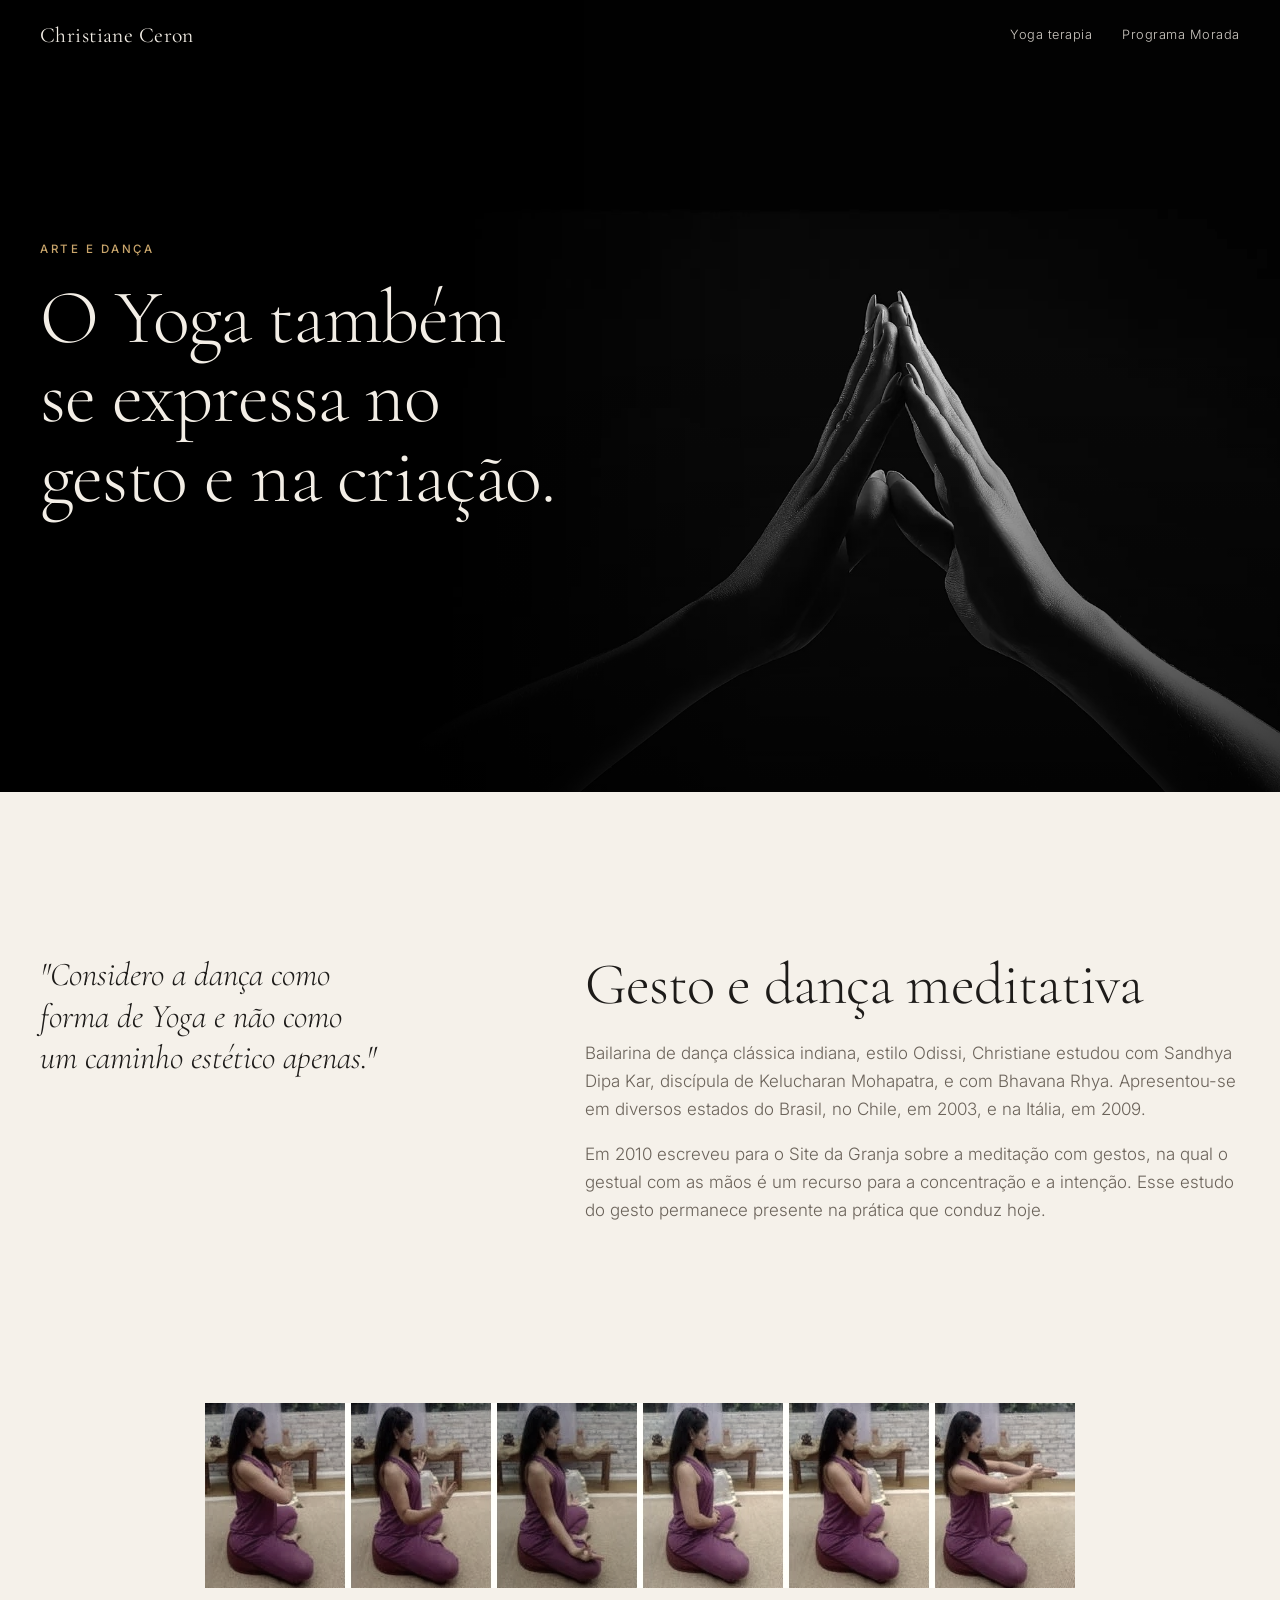
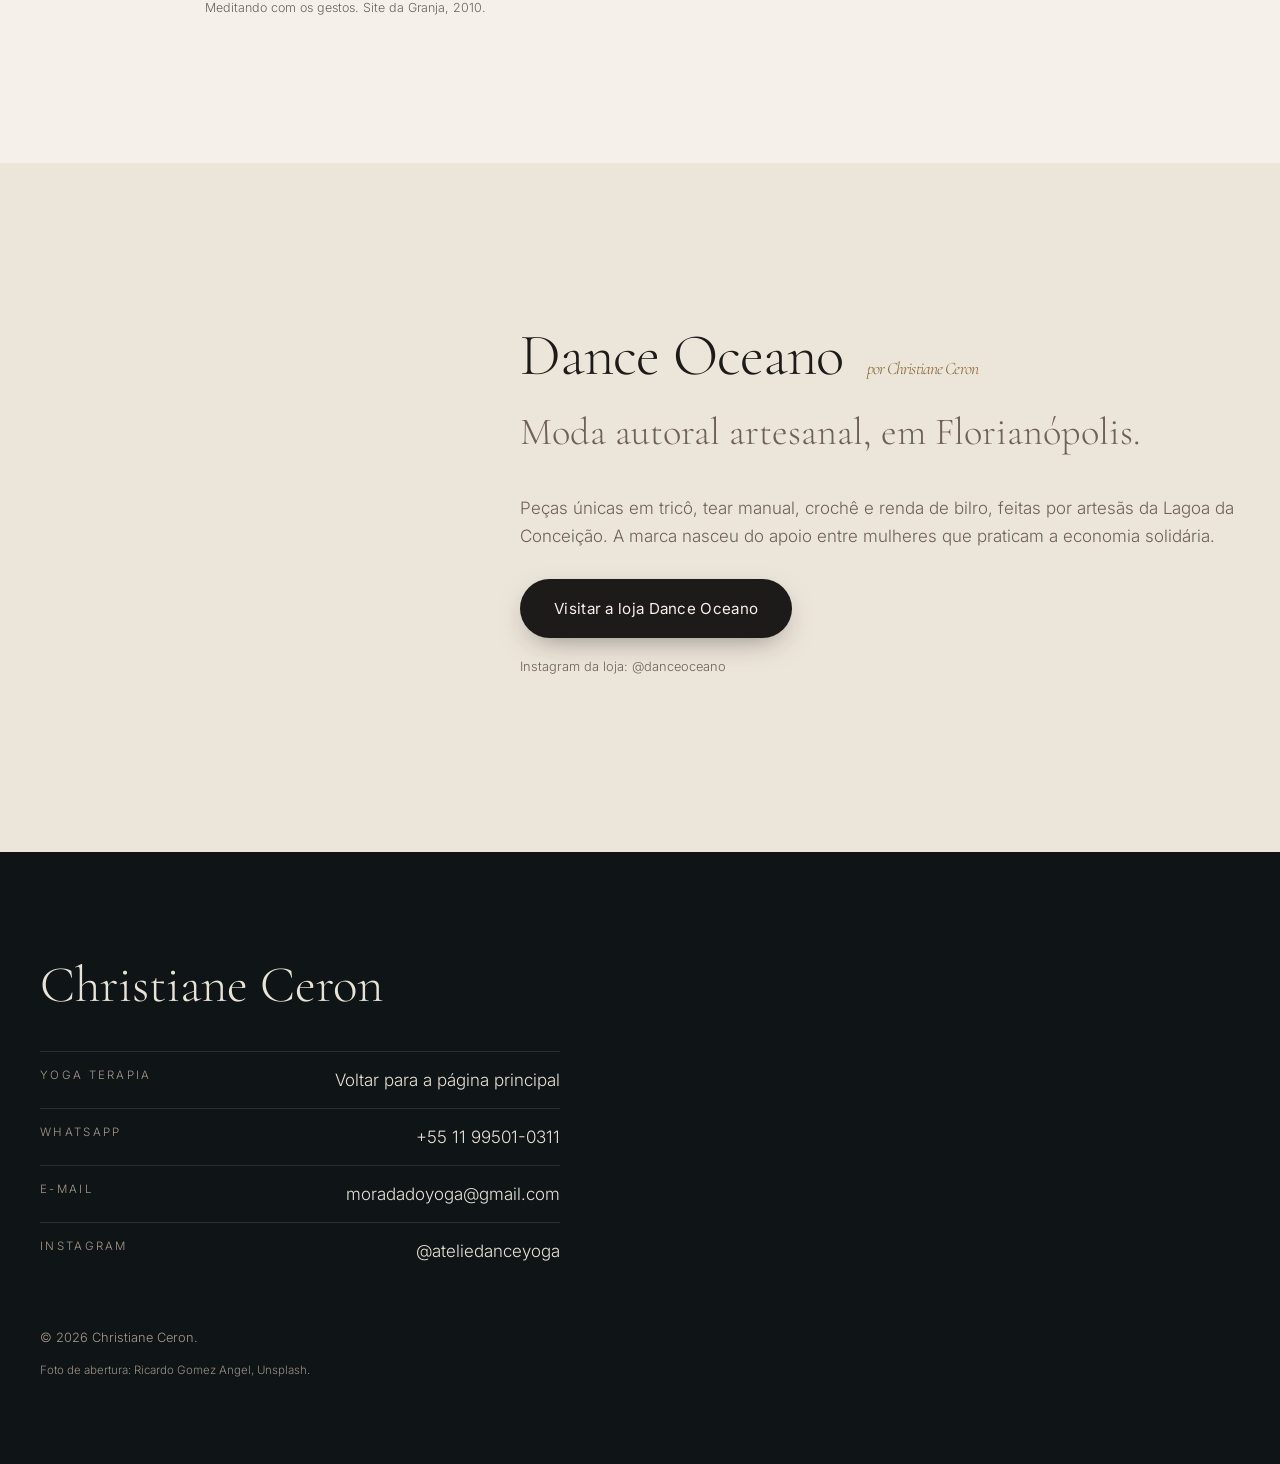
==== commit c7b0b4b9: "Acabamento v5: tipografia e quebras balanceadas, contraste AA, foco visível e skip link, CTA destaca" ====
--- a/arte-e-danca.html
+++ b/arte-e-danca.html
@@ -6,13 +6,14 @@
 <meta property="og:locale" content="pt_BR"><meta property="og:site_name" content="Christiane Ceron · Yoga Terapia"><meta property="og:description" content="Arte, dança meditativa e a loja Dance Oceano, por Christiane Ceron."><meta name="twitter:card" content="summary_large_image"><meta name="robots" content="index,follow,max-image-preview:large"><meta property="og:title" content="Arte e dança · Christiane Ceron"><meta property="og:type" content="website"><meta property="og:url" content="https://christianeceron.com.br/arte-e-danca.html"><meta property="og:image" content="https://christianeceron.com.br/img/maos.jpg">
 <link href="https://fonts.googleapis.com/css2?family=Cormorant+Garamond:ital,wght@0,300;0,400;0,500;1,300;1,400&family=Inter:wght@300;400;500&display=swap" rel="stylesheet">
 <link rel="stylesheet" href="style.css"><script>document.documentElement.classList.add("js")</script></head><body>
+<a class="skip" href="#conteudo">Pular para o conteúdo</a>
 <header class="top"><a class="brand" href="index.html">Christiane Ceron</a><nav><a href="index.html">Yoga terapia</a><a href="index.html#programa">Programa Morada</a></nav></header>
 <main>
 <section class="a-hero">
  <img src="img/v2/maos-1200.webp" srcset="img/v2/maos-700.webp 700w, img/v2/maos-1200.webp 1200w, img/v2/maos-2000.webp 2000w" sizes="100vw" alt="Mãos unidas em gesto, em preto e branco" width="1200" height="764" fetchpriority="high">
  <div class="hero-t"><p class="eyebrow">Arte e dança</p><h1>O Yoga também se expressa no gesto e na criação.</h1></div>
 </section>
-<section class="page">
+<section class="page" id="conteudo">
  <p class="lead rv">"Considero a dança como forma de Yoga e não como um caminho estético apenas."</p>
  <div class="page-b rv"><h2>Gesto e dança meditativa</h2><p>Bailarina de dança clássica indiana, estilo Odissi, Christiane estudou com Sandhya Dipa Kar, discípula de Kelucharan Mohapatra, e com Bhavana Rhya. Apresentou-se em diversos estados do Brasil, no Chile, em 2003, e na Itália, em 2009.</p><p>Em 2010 escreveu para o Site da Granja sobre a meditação com gestos, na qual o gestual com as mãos é um recurso para a concentração e a intenção. Esse estudo do gesto permanece presente na prática que conduz hoje.</p><p class="small is-hidden">[espaço para projetos, apresentações e agenda de arte e dança]</p></div>
 </section>
--- a/style.css
+++ b/style.css
@@ -1,7 +1,7 @@
-:root{--bg:#F5F1EA;--bg2:#ECE5DA;--ink:#1D1B19;--soft:#6B635A;--line:#1d1b1924;--gold:#B08A4E;--night:#0F1416;--gx:max(24px,calc((100% - 1200px)/2));
+:root{--bg:#F5F1EA;--bg2:#ECE5DA;--ink:#1D1B19;--soft:#6B635A;--line:#1d1b1924;--gold:#8A6632;--gold-l:#C9A56B;--night:#0F1416;--gx:max(24px,calc((100% - 1200px)/2));
 --serif:"Cormorant Garamond",Georgia,serif;--sans:Inter,-apple-system,BlinkMacSystemFont,"Segoe UI",system-ui,sans-serif}
 *{box-sizing:border-box}html{scroll-behavior:smooth}
-body{margin:0;background:var(--bg);color:var(--ink);font:300 17px/1.65 var(--sans);-webkit-font-smoothing:antialiased;text-rendering:optimizeLegibility}
+body{font-feature-settings:"kern","liga";font-kerning:normal;margin:0;background:var(--bg);color:var(--ink);font:300 17px/1.65 var(--sans);-webkit-font-smoothing:antialiased;text-rendering:optimizeLegibility}
 img{max-width:100%;height:auto;display:block}figure{margin:0}
 h1,h2,h3{font-family:var(--serif);font-weight:300;line-height:1.04;letter-spacing:-.015em;margin:0 0 .4em}
 h2{font-size:clamp(2.2rem,4.6vw,4rem)}
@@ -29,7 +29,7 @@
 .hero-t{position:absolute;left:52%;right:var(--gx);top:50%;transform:translateY(-50%);animation:rise 1.6s .2s cubic-bezier(.2,.7,.2,1) both}
 .hero h1{font-size:clamp(3rem,6.6vw,6.4rem);margin-bottom:.25em}
 .hero-sub{font:italic 300 clamp(1.3rem,2vw,1.8rem)/1.3 var(--serif);color:#d9cfbf;margin:0}
-.hero .eyebrow{color:#c8a46a}
+.hero .eyebrow{color:var(--gold-l)}
 .cue{position:absolute;left:50%;bottom:28px;transform:translateX(-50%);color:#f3eee6;opacity:.6;text-decoration:none;font-size:1.2rem;animation:float 2.4s ease-in-out infinite}
 @keyframes rise{from{opacity:0;transform:translateY(calc(-50% + 30px))}to{opacity:1;transform:translateY(-50%)}}
 @keyframes float{50%{transform:translate(-50%,6px)}}
@@ -54,7 +54,7 @@
 .quote blockquote{z-index:1;align-self:start;margin-top:18vh!important}
 .quote blockquote{position:relative;margin:0;padding:0 var(--gx);text-align:center;max-width:1100px}
 .quote p{font:italic 300 clamp(2rem,4.8vw,4.2rem)/1.12 var(--serif);margin:0 0 .6em}
-.quote cite{font:500 .72rem var(--sans);letter-spacing:.22em;text-transform:uppercase;font-style:normal;color:#c8a46a}
+.quote cite{font:500 .72rem var(--sans);letter-spacing:.22em;text-transform:uppercase;font-style:normal;color:var(--gold-l)}
 
 /* who */
 .who{display:grid;grid-template-columns:7fr 5fr;gap:6vw;align-items:center;padding:20vh var(--gx)}
@@ -118,7 +118,7 @@
 .contacts span{font-size:.72rem;letter-spacing:.2em;text-transform:uppercase;color:#a8998a}
 .contacts a{text-decoration:none}.contacts a:hover{text-decoration:underline}
 .foot .small{color:#a8998a}
-.credits{font-size:.7rem;color:#7d7266}
+.credits{font-size:.72rem;color:#9a8f82}
 
 /* revelação progressiva */
 .js .rv{opacity:0;transform:translateY(28px);transition:opacity 1.1s cubic-bezier(.2,.7,.2,1),transform 1.1s cubic-bezier(.2,.7,.2,1)}
@@ -177,3 +177,38 @@
 .a-hero .hero-t{z-index:2}
 @media(max-width:900px){.a-hero img{object-position:50% 0;height:70%}}
 @media(min-width:901px){.a-hero img{-webkit-mask-image:linear-gradient(to right,transparent 0,#000 40%);mask-image:linear-gradient(to right,transparent 0,#000 40%)}}
+
+/* acabamento v5 */
+h1,h2,h3,.statement p,.quote p,.who li,summary,.lead{text-wrap:balance}
+p,li,figcaption{text-wrap:pretty}
+.hero h1{letter-spacing:-.025em}
+.statement p:first-child{letter-spacing:-.025em}
+.skip{position:absolute;left:12px;top:-60px;z-index:20;background:var(--ink);color:#f5f1ea;padding:10px 16px;border-radius:999px;font-size:.85rem;text-decoration:none}
+.skip:focus{top:12px}
+a:focus-visible,summary:focus-visible,.btn:focus-visible{outline:2px solid var(--gold);outline-offset:4px;border-radius:4px}
+.foot a:focus-visible,.hero a:focus-visible,.top:not(.solid) a:focus-visible{outline-color:var(--gold-l)}
+.btn{box-shadow:0 10px 30px -12px rgba(29,27,25,.55)}
+.program-card .btn{min-width:min(100%,320px);padding:18px 40px;font-size:1rem}
+.steps em{color:var(--ink)}
+.about-i figcaption{max-width:46em}
+.cue{width:44px;height:44px;display:grid;place-items:center}
+@media(max-width:600px){
+ .hero h1{font-size:clamp(2.6rem,11vw,3.4rem)}
+ .statement{padding:13vh var(--gx) 11vh}
+ .statement .sub{font-size:1rem}
+ .method{padding-bottom:11vh}
+ .quote{min-height:72vh}
+ .quote blockquote{margin-top:12vh!important}
+ .who{padding:11vh var(--gx)}
+ .about{padding:12vh var(--gx)}
+ .timeline li{grid-template-columns:4.4rem 1fr}
+ .program-card{padding:34px 22px}
+ .program-card .btn{width:100%}
+ .faq{padding:12vh var(--gx) 8vh}
+ .arte{padding:6vh var(--gx) 11vh}
+ .foot-t{padding:8vh var(--gx) 6vh}
+}
+@media (prefers-reduced-motion:reduce){html{scroll-behavior:auto}.top{transition:none}.btn{transition:none}}
+.a-hero .eyebrow{color:var(--gold-l)}
+.about .eyebrow{color:#76572A}
+.about-h{max-width:780px}
